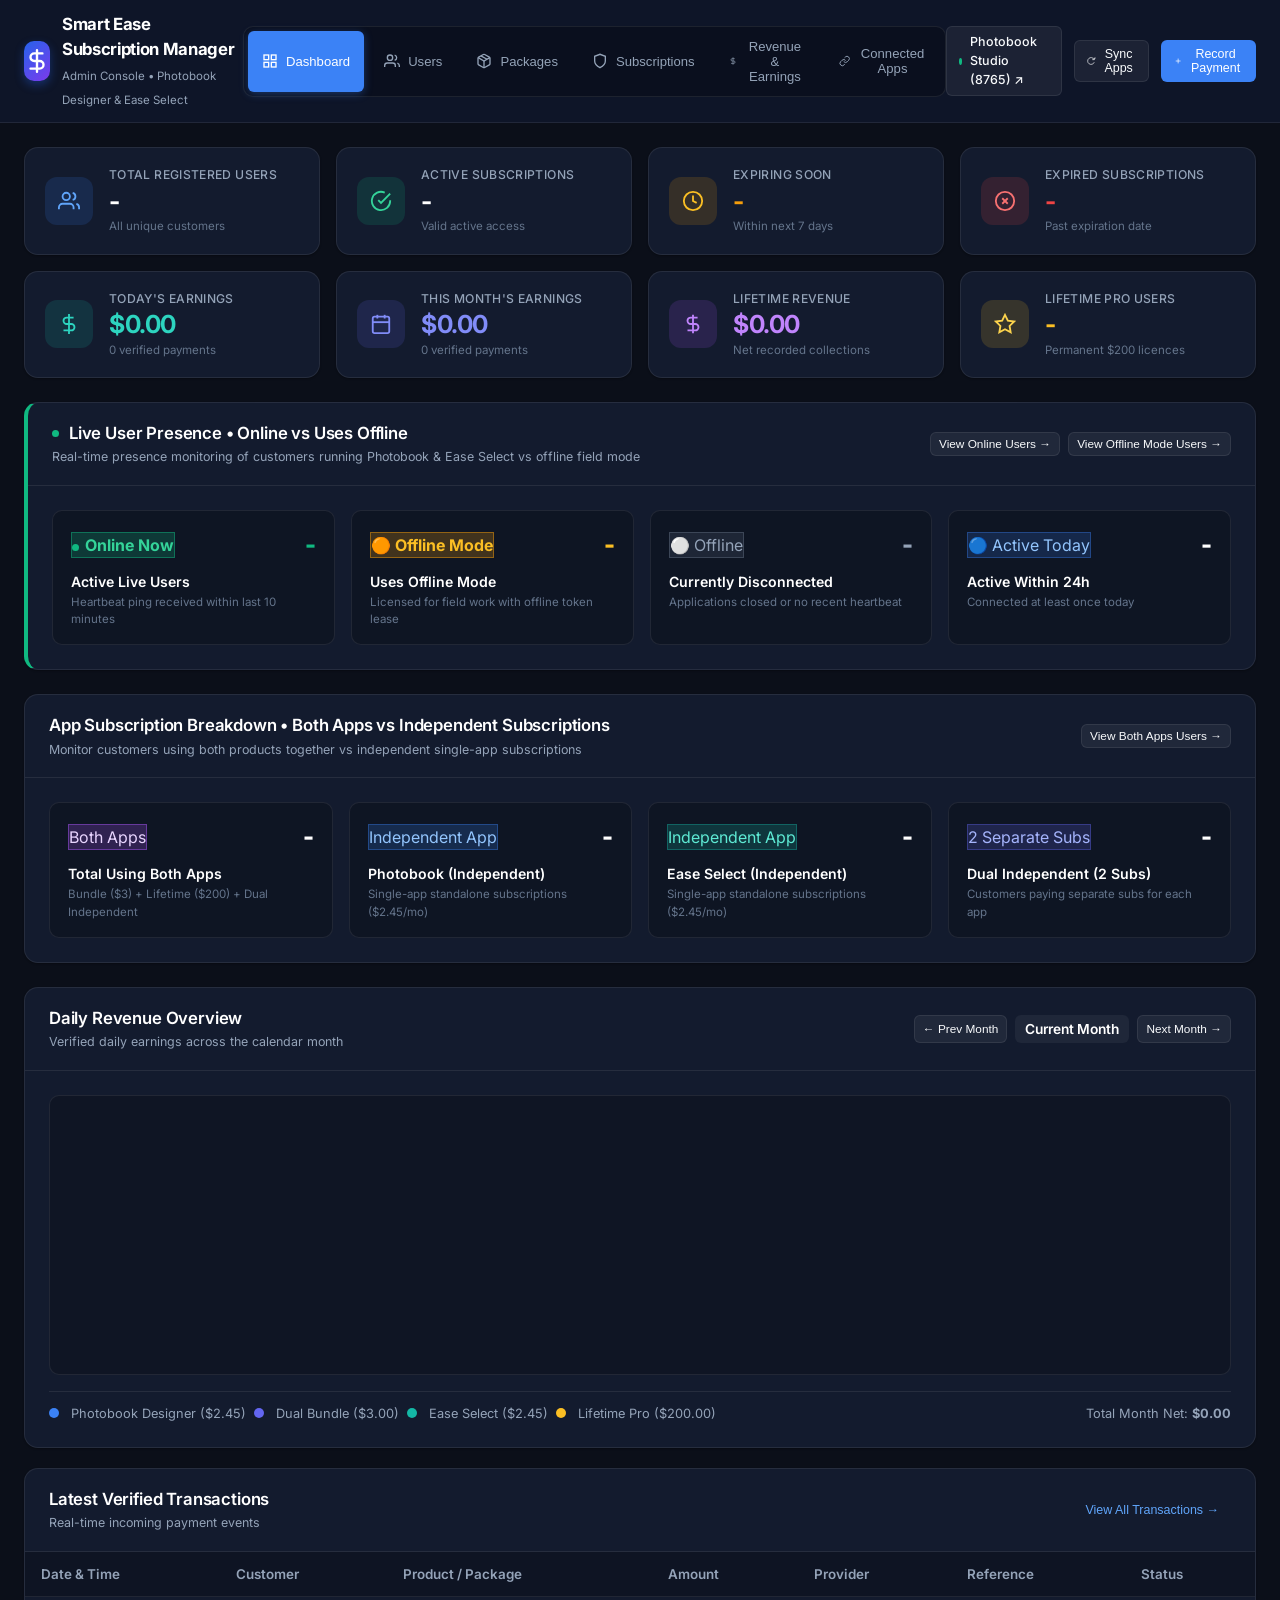
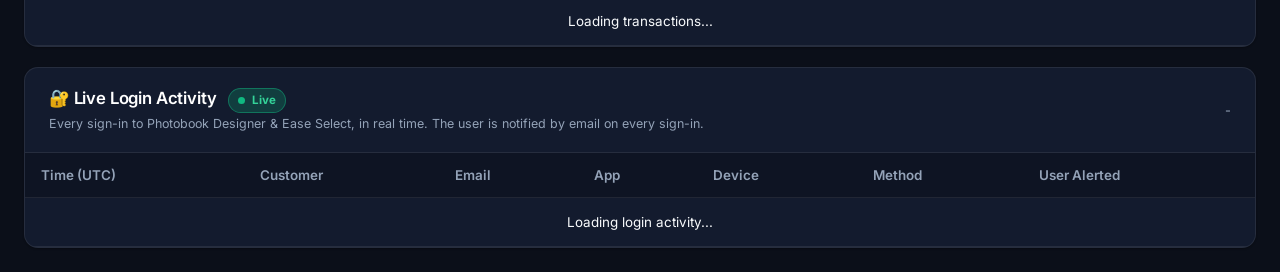
==== static/index.html @ f2efbeec "feat: real-time user login notification, email alerts, and live activity stream in Subscription Mana" ====
<!DOCTYPE html>
<html lang="en">
<head>
  <meta charset="UTF-8">
  <meta name="viewport" content="width=device-width, initial-scale=1.0">
  <title>Smart Ease Subscription & Revenue Manager</title>
  <link rel="stylesheet" href="/static/styles.css?v=2.3">
  <link rel="preconnect" href="https://fonts.googleapis.com">
  <link rel="preconnect" href="https://fonts.gstatic.com" crossorigin>
  <link href="https://fonts.googleapis.com/css2?family=Inter:wght@300;400;500;600;700&display=swap" rel="stylesheet">
</head>
<body>
  <div class="app-container">
    <!-- Top Bar -->
    <header class="app-header">
      <div class="header-left">
        <div class="brand-logo">
          <svg width="26" height="26" viewBox="0 0 24 24" fill="none" stroke="currentColor" stroke-width="2.2" stroke-linecap="round" stroke-linejoin="round">
            <path d="M12 2v20M17 5H9.5a3.5 3.5 0 0 0 0 7h5a3.5 3.5 0 0 1 0 7H6"/>
          </svg>
        </div>
        <div class="brand-info">
          <h1>Smart Ease Subscription Manager</h1>
          <span class="sub-title">Admin Console &bull; Photobook Designer &amp; Ease Select</span>
        </div>
      </div>

      <div class="header-center">
        <nav class="nav-tabs">
          <button class="nav-tab active" data-tab="dashboard">
            <svg width="16" height="16" viewBox="0 0 24 24" fill="none" stroke="currentColor" stroke-width="2"><rect x="3" y="3" width="7" height="7"/><rect x="14" y="3" width="7" height="7"/><rect x="14" y="14" width="7" height="7"/><rect x="3" y="14" width="7" height="7"/></svg>
            Dashboard
          </button>
          <button class="nav-tab" data-tab="users">
            <svg width="16" height="16" viewBox="0 0 24 24" fill="none" stroke="currentColor" stroke-width="2"><path d="M17 21v-2a4 4 0 0 0-4-4H5a4 4 0 0 0-4 4v2"/><circle cx="9" cy="7" r="4"/><path d="M23 21v-2a4 4 0 0 0-3-3.87"/><path d="M16 3.13a4 4 0 0 1 0 7.75"/></svg>
            Users
          </button>
          <button class="nav-tab" data-tab="packages">
            <svg width="16" height="16" viewBox="0 0 24 24" fill="none" stroke="currentColor" stroke-width="2"><path d="m7.5 4.27 9 5.15"/><path d="M21 8a2 2 0 0 0-1-1.73l-7-4a2 2 0 0 0-2 0l-7 4A2 2 0 0 0 3 8v8a2 2 0 0 0 1 1.73l7 4a2 2 0 0 0 2 0l7-4A2 2 0 0 0 21 16Z"/><path d="m3.3 7 8.7 5 8.7-5"/><path d="M12 22V12"/></svg>
            Packages
          </button>
          <button class="nav-tab" data-tab="subscriptions">
            <svg width="16" height="16" viewBox="0 0 24 24" fill="none" stroke="currentColor" stroke-width="2"><path d="M12 22s8-4 8-10V5l-8-3-8 3v7c0 6 8 10 8 10z"/></svg>
            Subscriptions
          </button>
          <button class="nav-tab" data-tab="revenue">
            <svg width="16" height="16" viewBox="0 0 24 24" fill="none" stroke="currentColor" stroke-width="2"><line x1="12" y1="1" x2="12" y2="23"/><path d="M17 5H9.5a3.5 3.5 0 0 0 0 7h5a3.5 3.5 0 0 1 0 7H6"/></svg>
            Revenue &amp; Earnings
          </button>
          <button class="nav-tab" data-tab="connected-apps">
            <svg width="16" height="16" viewBox="0 0 24 24" fill="none" stroke="currentColor" stroke-width="2"><path d="M10 13a5 5 0 0 0 7.54.54l3-3a5 5 0 0 0-7.07-7.07l-1.72 1.71"/><path d="M14 11a5 5 0 0 0-7.54-.54l-3 3a5 5 0 0 0 7.07 7.07l1.71-1.71"/></svg>
            Connected Apps
          </button>
        </nav>
      </div>

      <div class="header-right">
        <a href="http://127.0.0.1:8765/index.html" target="_blank" class="btn btn-secondary btn-sm" id="btnHeaderOpenPb" title="Open running Photobook Studio on port 8765 in browser" style="display:inline-flex; align-items:center; gap:6px; text-decoration:none;">
          <span class="pulse-dot"></span>
          <span>Photobook Studio (8765) &nearr;</span>
        </a>
        <button class="btn btn-secondary btn-sm" id="btnSyncApps" title="Scan & Sync local Photobook & Ease Select identities">
          <svg width="14" height="14" viewBox="0 0 24 24" fill="none" stroke="currentColor" stroke-width="2"><path d="M21.5 2v6h-6M21.34 15.57a10 10 0 1 1-.57-8.38l5.67-5.67"/></svg>
          Sync Apps
        </button>
        <button class="btn btn-primary btn-sm" id="btnRecordPayment">
          <svg width="14" height="14" viewBox="0 0 24 24" fill="none" stroke="currentColor" stroke-width="2"><line x1="12" y1="5" x2="12" y2="19"/><line x1="5" y1="12" x2="19" y2="12"/></svg>
          Record Payment
        </button>
      </div>
    </header>

    <!-- Main Content Area -->
    <main class="main-body">

      <!-- ============================================== -->
      <!-- TAB 1: DASHBOARD                               -->
      <!-- ============================================== -->
      <section id="tab-dashboard" class="tab-panel active">
        <!-- 8 Summary KPI Cards -->
        <div class="kpi-grid">
          <!-- Card 1: Total Registered Users -->
          <div class="kpi-card">
            <div class="kpi-icon icon-blue">
              <svg width="22" height="22" viewBox="0 0 24 24" fill="none" stroke="currentColor" stroke-width="2"><path d="M17 21v-2a4 4 0 0 0-4-4H5a4 4 0 0 0-4 4v2"/><circle cx="9" cy="7" r="4"/><path d="M23 21v-2a4 4 0 0 0-3-3.87"/><path d="M16 3.13a4 4 0 0 1 0 7.75"/></svg>
            </div>
            <div class="kpi-meta">
              <span class="kpi-label">Total Registered Users</span>
              <div class="kpi-value" id="kpiTotalUsers">-</div>
              <span class="kpi-hint">All unique customers</span>
            </div>
          </div>

          <!-- Card 2: Active Subscriptions -->
          <div class="kpi-card">
            <div class="kpi-icon icon-emerald">
              <svg width="22" height="22" viewBox="0 0 24 24" fill="none" stroke="currentColor" stroke-width="2"><path d="M22 11.08V12a10 10 0 1 1-5.93-9.14"/><polyline points="22 4 12 14.01 9 11.01"/></svg>
            </div>
            <div class="kpi-meta">
              <span class="kpi-label">Active Subscriptions</span>
              <div class="kpi-value" id="kpiActiveSubs">-</div>
              <span class="kpi-hint">Valid active access</span>
            </div>
          </div>

          <!-- Card 3: Expiring Soon -->
          <div class="kpi-card kpi-warning">
            <div class="kpi-icon icon-amber">
              <svg width="22" height="22" viewBox="0 0 24 24" fill="none" stroke="currentColor" stroke-width="2"><circle cx="12" cy="12" r="10"/><polyline points="12 6 12 12 16 14"/></svg>
            </div>
            <div class="kpi-meta">
              <span class="kpi-label">Expiring Soon</span>
              <div class="kpi-value text-amber" id="kpiExpiringSoon">-</div>
              <span class="kpi-hint">Within next 7 days</span>
            </div>
          </div>

          <!-- Card 4: Expired Subscriptions -->
          <div class="kpi-card kpi-danger">
            <div class="kpi-icon icon-red">
              <svg width="22" height="22" viewBox="0 0 24 24" fill="none" stroke="currentColor" stroke-width="2"><circle cx="12" cy="12" r="10"/><line x1="15" y1="9" x2="9" y2="15"/><line x1="9" y1="9" x2="15" y2="15"/></svg>
            </div>
            <div class="kpi-meta">
              <span class="kpi-label">Expired Subscriptions</span>
              <div class="kpi-value text-red" id="kpiExpiredSubs">-</div>
              <span class="kpi-hint">Past expiration date</span>
            </div>
          </div>

          <!-- Card 5: Today's Earnings -->
          <div class="kpi-card">
            <div class="kpi-icon icon-teal">
              <svg width="22" height="22" viewBox="0 0 24 24" fill="none" stroke="currentColor" stroke-width="2"><line x1="12" y1="1" x2="12" y2="23"/><path d="M17 5H9.5a3.5 3.5 0 0 0 0 7h5a3.5 3.5 0 0 1 0 7H6"/></svg>
            </div>
            <div class="kpi-meta">
              <span class="kpi-label">Today's Earnings</span>
              <div class="kpi-value text-teal" id="kpiTodayEarnings">$0.00</div>
              <span class="kpi-hint" id="kpiTodayTxCount">0 verified payments</span>
            </div>
          </div>

          <!-- Card 6: This Month's Earnings -->
          <div class="kpi-card">
            <div class="kpi-icon icon-indigo">
              <svg width="22" height="22" viewBox="0 0 24 24" fill="none" stroke="currentColor" stroke-width="2"><rect x="3" y="4" width="18" height="18" rx="2" ry="2"/><line x1="16" y1="2" x2="16" y2="6"/><line x1="8" y1="2" x2="8" y2="6"/><line x1="3" y1="10" x2="21" y2="10"/></svg>
            </div>
            <div class="kpi-meta">
              <span class="kpi-label">This Month's Earnings</span>
              <div class="kpi-value text-indigo" id="kpiMonthEarnings">$0.00</div>
              <span class="kpi-hint" id="kpiMonthTxCount">0 verified payments</span>
            </div>
          </div>

          <!-- Card 7: Lifetime Revenue -->
          <div class="kpi-card">
            <div class="kpi-icon icon-purple">
              <svg width="22" height="22" viewBox="0 0 24 24" fill="none" stroke="currentColor" stroke-width="2"><path d="M12 2v20M17 5H9.5a3.5 3.5 0 0 0 0 7h5a3.5 3.5 0 0 1 0 7H6"/></svg>
            </div>
            <div class="kpi-meta">
              <span class="kpi-label">Lifetime Revenue</span>
              <div class="kpi-value text-purple" id="kpiLifetimeRev">$0.00</div>
              <span class="kpi-hint">Net recorded collections</span>
            </div>
          </div>

          <!-- Card 8: Lifetime Pro Users -->
          <div class="kpi-card">
            <div class="kpi-icon icon-gold">
              <svg width="22" height="22" viewBox="0 0 24 24" fill="none" stroke="currentColor" stroke-width="2"><polygon points="12 2 15.09 8.26 22 9.27 17 14.14 18.18 21.02 12 17.77 5.82 21.02 7 14.14 2 9.27 8.91 8.26 12 2"/></svg>
            </div>
            <div class="kpi-meta">
              <span class="kpi-label">Lifetime Pro Users</span>
              <div class="kpi-value text-gold" id="kpiLifetimePro">-</div>
              <span class="kpi-hint">Permanent $200 licences</span>
            </div>
          </div>
        </div>

        <!-- Live User Presence & Connectivity Banner (Who is Online vs Uses Offline) -->
        <div class="card app-breakdown-card mb-24" style="margin-bottom: 24px; border-left: 4px solid #10b981;">
          <div class="card-header flex-between">
            <div>
              <h2 class="card-title" style="display:flex; align-items:center; gap:8px;">
                <span class="pulse-dot"></span> Live User Presence &bull; Online vs Uses Offline
              </h2>
              <p class="card-subtitle">Real-time presence monitoring of customers running Photobook &amp; Ease Select vs offline field mode</p>
            </div>
            <div class="flex-gap">
              <button class="btn btn-secondary btn-xs" id="btnGoToUsersOnline">View Online Users &rarr;</button>
              <button class="btn btn-secondary btn-xs" id="btnGoToUsersOfflineMode">View Offline Mode Users &rarr;</button>
            </div>
          </div>
          <div class="card-body">
            <div class="breakdown-chips-grid">
              <!-- Chip 1: Online Now -->
              <div class="chip-card chip-online" id="chipPresenceOnline" title="Click to filter users currently active online">
                <div class="chip-top">
                  <span class="chip-badge badge-online"><span class="pulse-dot"></span> Online Now</span>
                  <span class="chip-count text-emerald" id="countPresenceOnline">-</span>
                </div>
                <div class="chip-title">Active Live Users</div>
                <div class="chip-desc">Heartbeat ping received within last 10 minutes</div>
              </div>

              <!-- Chip 2: Uses Offline Mode -->
              <div class="chip-card chip-offline-mode" id="chipPresenceOfflineMode" title="Click to filter users with offline license vouchers / leases">
                <div class="chip-top">
                  <span class="chip-badge badge-amber">🟠 Offline Mode</span>
                  <span class="chip-count" style="color:#fbbf24;" id="countPresenceOfflineMode">-</span>
                </div>
                <div class="chip-title">Uses Offline Mode</div>
                <div class="chip-desc">Licensed for field work with offline token lease</div>
              </div>

              <!-- Chip 3: Currently Offline -->
              <div class="chip-card chip-offline" id="chipPresenceOffline" title="Click to filter disconnected/inactive users">
                <div class="chip-top">
                  <span class="chip-badge badge-offline">⚪ Offline</span>
                  <span class="chip-count text-muted" id="countPresenceOffline">-</span>
                </div>
                <div class="chip-title">Currently Disconnected</div>
                <div class="chip-desc">Applications closed or no recent heartbeat</div>
              </div>

              <!-- Chip 4: Active Today -->
              <div class="chip-card chip-recent" id="chipPresenceRecent" title="Click to see users seen today">
                <div class="chip-top">
                  <span class="chip-badge badge-recent">🔵 Active Today</span>
                  <span class="chip-count text-blue" id="countPresenceRecent">-</span>
                </div>
                <div class="chip-title">Active Within 24h</div>
                <div class="chip-desc">Connected at least once today</div>
              </div>
            </div>
          </div>
        </div>

        <!-- App Subscription Model Breakdown Banner (Both Apps vs Independent Subscriptions) -->
        <div class="card app-breakdown-card mb-24" style="margin-bottom: 24px;">
          <div class="card-header flex-between">
            <div>
              <h2 class="card-title">App Subscription Breakdown &bull; Both Apps vs Independent Subscriptions</h2>
              <p class="card-subtitle">Monitor customers using both products together vs independent single-app subscriptions</p>
            </div>
            <button class="btn btn-secondary btn-xs" id="btnGoToUsersBoth">View Both Apps Users &rarr;</button>
          </div>
          <div class="card-body">
            <div class="breakdown-chips-grid">
              <!-- Chip 1: Both Apps (All Models) -->
              <div class="chip-card chip-both" id="chipFilterBoth">
                <div class="chip-top">
                  <span class="chip-badge badge-purple">Both Apps</span>
                  <span class="chip-count" id="countBothAppsTotal">-</span>
                </div>
                <div class="chip-title">Total Using Both Apps</div>
                <div class="chip-desc">Bundle ($3) + Lifetime ($200) + Dual Independent</div>
              </div>

              <!-- Chip 2: Independent Photobook -->
              <div class="chip-card chip-pb" id="chipFilterPb">
                <div class="chip-top">
                  <span class="chip-badge badge-blue">Independent App</span>
                  <span class="chip-count" id="countIndPhotobook">-</span>
                </div>
                <div class="chip-title">Photobook (Independent)</div>
                <div class="chip-desc">Single-app standalone subscriptions ($2.45/mo)</div>
              </div>

              <!-- Chip 3: Independent Ease Select -->
              <div class="chip-card chip-es" id="chipFilterEs">
                <div class="chip-top">
                  <span class="chip-badge badge-teal">Independent App</span>
                  <span class="chip-count" id="countIndEaseSelect">-</span>
                </div>
                <div class="chip-title">Ease Select (Independent)</div>
                <div class="chip-desc">Single-app standalone subscriptions ($2.45/mo)</div>
              </div>

              <!-- Chip 4: Dual Independent Subscriptions -->
              <div class="chip-card chip-dual" id="chipFilterDual">
                <div class="chip-top">
                  <span class="chip-badge badge-indigo">2 Separate Subs</span>
                  <span class="chip-count" id="countBothDualInd">-</span>
                </div>
                <div class="chip-title">Dual Independent (2 Subs)</div>
                <div class="chip-desc">Customers paying separate subs for each app</div>
              </div>
            </div>
          </div>
        </div>

        <!-- Revenue Chart Card -->
        <div class="card chart-card">
          <div class="card-header flex-between">
            <div>
              <h2 class="card-title">Daily Revenue Overview</h2>
              <p class="card-subtitle">Verified daily earnings across the calendar month</p>
            </div>
            <div class="chart-controls flex-gap">
              <button class="btn btn-secondary btn-xs" id="btnPrevMonth">&larr; Prev Month</button>
              <span class="current-month-display" id="chartMonthLabel">Current Month</span>
              <button class="btn btn-secondary btn-xs" id="btnNextMonth">Next Month &rarr;</button>
            </div>
          </div>
          <div class="card-body">
            <!-- Chart Container -->
            <div class="chart-wrapper" id="revenueChartContainer">
              <div class="chart-svg-host" id="chartSvgHost"></div>
            </div>
            <div class="chart-legend flex-between">
              <div class="flex-gap legend-items">
                <span class="legend-dot dot-photobook"></span> Photobook Designer ($2.45)
                <span class="legend-dot dot-bundle"></span> Dual Bundle ($3.00)
                <span class="legend-dot dot-ease"></span> Ease Select ($2.45)
                <span class="legend-dot dot-life"></span> Lifetime Pro ($200.00)
              </div>
              <div class="month-stat-summary" id="chartStatSummary">
                Total Month Net: <strong>$0.00</strong>
              </div>
            </div>
          </div>
        </div>

        <!-- Recent Transactions Strip -->
        <div class="card mt-20">
          <div class="card-header flex-between">
            <div>
              <h3 class="card-title">Latest Verified Transactions</h3>
              <p class="card-subtitle">Real-time incoming payment events</p>
            </div>
            <button class="btn btn-link btn-sm" id="btnViewAllTxns">View All Transactions &rarr;</button>
          </div>
          <div class="table-responsive">
            <table class="data-table">
              <thead>
                <tr>
                  <th>Date &amp; Time</th>
                  <th>Customer</th>
                  <th>Product / Package</th>
                  <th>Amount</th>
                  <th>Provider</th>
                  <th>Reference</th>
                  <th>Status</th>
                </tr>
              </thead>
              <tbody id="recentTransactionsBody">
                <tr><td colspan="7" class="text-center text-muted">Loading transactions...</td></tr>
              </tbody>
            </table>
          </div>
        </div>
      
        <!-- Live Login Activity Feed -->
        <div class="card" id="cardRecentLogins" style="margin-top:20px;">
          <div class="card-header flex-between">
            <div>
              <h2 class="card-title">🔐 Live Login Activity <span class="badge badge-online" id="loginLiveBadge" style="margin-left:8px;"><span class="pulse-dot"></span> Live</span></h2>
              <p class="card-subtitle">Every sign-in to Photobook Designer &amp; Ease Select, in real time. The user is notified by email on every sign-in.</p>
            </div>
            <span class="text-muted" id="loginCountLabel" style="font-size:0.8rem;">-</span>
          </div>
          <div class="table-responsive">
            <table class="data-table">
              <thead>
                <tr>
                  <th>Time (UTC)</th>
                  <th>Customer</th>
                  <th>Email</th>
                  <th>App</th>
                  <th>Device</th>
                  <th>Method</th>
                  <th>User Alerted</th>
                </tr>
              </thead>
              <tbody id="recentLoginsBody">
                <tr><td colspan="7" class="text-center text-muted">Loading login activity...</td></tr>
              </tbody>
            </table>
          </div>
        </div>
      </section>

      <!-- ============================================== -->
      <!-- TAB 2: USER MANAGEMENT                         -->
      <!-- ============================================== -->
      <section id="tab-users" class="tab-panel">
        <div class="card">
          <div class="card-header flex-between flex-wrap gap-12">
            <div>
              <h2 class="card-title">User Management</h2>
              <p class="card-subtitle">Inspect registered customers, subscription status, and payment records</p>
            </div>
            <div class="flex-gap">
              <button class="btn btn-secondary btn-sm" id="btnExportUsersCsv">
                <svg width="14" height="14" viewBox="0 0 24 24" fill="none" stroke="currentColor" stroke-width="2"><path d="M21 15v4a2 2 0 0 1-2 2H5a2 2 0 0 1-2-2v-4"/><polyline points="7 10 12 15 17 10"/><line x1="12" y1="15" x2="12" y2="3"/></svg>
                Export CSV
              </button>
              <button class="btn btn-primary btn-sm" id="btnAddUserModal">
                <svg width="14" height="14" viewBox="0 0 24 24" fill="none" stroke="currentColor" stroke-width="2"><line x1="12" y1="5" x2="12" y2="19"/><line x1="5" y1="12" x2="19" y2="12"/></svg>
                Add Customer
              </button>
            </div>
          </div>

          <!-- Search & Filter Bar -->
          <div class="filters-bar">
            <div class="search-box">
              <svg width="16" height="16" viewBox="0 0 24 24" fill="none" stroke="currentColor" stroke-width="2"><circle cx="11" cy="11" r="8"/><line x1="21" y1="21" x2="16.65" y2="16.65"/></svg>
              <input type="text" id="userSearchInput" placeholder="Search customer name, email, or account ID...">
            </div>

            <!-- Product Filter -->
            <div class="filter-item">
              <label for="filterProduct">Product:</label>
              <select id="filterProduct" class="select-control">
                <option value="all">All Products</option>
                <option value="photobook">Smart Ease Photobook Designer</option>
                <option value="ease_select">Ease Select</option>
                <option value="both">Both Products (Bundle / Pro)</option>
                <option value="none">Free / Unlicensed</option>
              </select>
            </div>

            <!-- Subscription Model (Both Apps vs Independent) Filter -->
            <div class="filter-item">
              <label for="filterSubModel">Subscription Model:</label>
              <select id="filterSubModel" class="select-control highlight-select">
                <option value="all">All Models (Both &amp; Independent)</option>
                <optgroup label="Both Applications">
                  <option value="both">Both Apps &bull; All Models</option>
                  <option value="both_bundle">Both Apps &bull; Dual Bundle ($3.00)</option>
                  <option value="both_lifetime">Both Apps &bull; Lifetime Pro ($200.00)</option>
                  <option value="both_independent">Both Apps &bull; Dual Independent Subs (2 Separate)</option>
                </optgroup>
                <optgroup label="Independent Single-App Subscriptions">
                  <option value="independent">All Independent Subscriptions</option>
                  <option value="independent_photobook">Independent &bull; Photobook Designer ($2.45)</option>
                  <option value="independent_ease_select">Independent &bull; Ease Select ($2.45)</option>
                </optgroup>
                <optgroup label="Unlicensed">
                  <option value="free">Free / Unlicensed</option>
                </optgroup>
              </select>
            </div>

            <!-- Status Filter -->
            <div class="filter-item">
              <label for="filterStatus">Status:</label>
              <select id="filterStatus" class="select-control">
                <option value="all">All Statuses</option>
                <option value="active">Active Subscriptions</option>
                <option value="expiring_soon">Expiring within 7 Days</option>
                <option value="expired">Expired Subscriptions</option>
                <option value="lifetime">Lifetime Pro</option>
                <option value="free">Free / Unlicensed</option>
              </select>
            </div>

            <!-- Connectivity & Presence Filter (Online vs Uses Offline) -->
            <div class="filter-item">
              <label for="filterConnection">Connectivity:</label>
              <select id="filterConnection" class="select-control highlight-select">
                <option value="all">All Presence States</option>
                <option value="online">🟢 Online Now (Active Session)</option>
                <option value="offline_mode">🟠 Uses Offline Mode (Voucher / Lease)</option>
                <option value="offline">⚪ Currently Offline / Disconnected</option>
                <option value="online_mode">🔵 Uses Online Sync</option>
              </select>
            </div>

            <button class="btn btn-secondary btn-sm" id="btnResetUserFilters">Reset Filters</button>
          </div>

          <!-- Users Table -->
          <div class="table-responsive">
            <table class="data-table users-table">
              <thead>
                <tr>
                  <th>Full Name</th>
                  <th>Email / Customer ID</th>
                  <th>Smart Ease Account ID</th>
                  <th>Presence &amp; Mode</th>
                  <th>Subscription Model</th>
                  <th>Product Owned</th>
                  <th>Package Name</th>
                  <th>Subscription Start</th>
                  <th>Subscription Expiry</th>
                  <th>Status</th>
                  <th>Amount Paid</th>
                  <th>Last Payment</th>
                  <th>Next Renewal</th>
                  <th>Actions</th>
                </tr>
              </thead>
              <tbody id="usersTableBody">
                <tr><td colspan="14" class="text-center text-muted">Loading users...</td></tr>
              </tbody>
            </table>
          </div>
          <div class="table-footer flex-between">
            <span class="text-muted" id="userCountSummary">Showing 0 users</span>
            <span class="text-hint">Click any user row to view complete subscription &amp; payment history</span>
          </div>
        </div>
      </section>

      <!-- ============================================== -->
      <!-- TAB 3: PRODUCT & PACKAGE MANAGEMENT            -->
      <!-- ============================================== -->
      <section id="tab-packages" class="tab-panel">
        <div class="card">
          <div class="card-header">
            <h2 class="card-title">Product &amp; Package Management</h2>
            <p class="card-subtitle">Configure package pricing, view customer adoption, and monitor revenue per tier</p>
          </div>

          <div class="packages-grid" id="packagesGrid">
            <!-- Rendered dynamically by app.js -->
          </div>

          <div class="info-alert mt-24">
            <div class="alert-icon">
              <svg width="20" height="20" viewBox="0 0 24 24" fill="none" stroke="currentColor" stroke-width="2"><circle cx="12" cy="12" r="10"/><line x1="12" y1="16" x2="12" y2="12"/><line x1="12" y1="8" x2="12.01" y2="8"/></svg>
            </div>
            <div class="alert-content">
              <strong>Admin Configuration Rules:</strong>
              Package prices can be updated directly from this console without touching source code.
              <strong>Lifetime Pro</strong> is permanently configured as a one-time purchase with permanent license access and will never be billed as a recurring subscription.
            </div>
          </div>
        </div>
      </section>

      <!-- ============================================== -->
      <!-- TAB 4: SUBSCRIPTION TRACKING                   -->
      <!-- ============================================== -->
      <section id="tab-subscriptions" class="tab-panel">
        <div class="card">
          <div class="card-header flex-between flex-wrap gap-12">
            <div>
              <h2 class="card-title">Subscription Tracking</h2>
              <p class="card-subtitle">Real-time lifecycle monitoring, status determination, and renewal management</p>
            </div>
            <div class="flex-gap align-center flex-wrap">
              <div class="filter-item">
                <label for="filterSubAccessType">Access Model:</label>
                <select id="filterSubAccessType" class="select-control highlight-select">
                  <option value="all">All Models</option>
                  <option value="independent">All Independent Subscriptions</option>
                  <option value="independent_photobook">Independent &bull; Photobook ($2.45)</option>
                  <option value="independent_ease_select">Independent &bull; Ease Select ($2.45)</option>
                  <option value="bundle">Both Apps &bull; Dual Bundle ($3.00)</option>
                  <option value="lifetime">Both Apps &bull; Lifetime Pro ($200.00)</option>
                </select>
              </div>
              <div class="filter-item">
                <label for="filterSubStatus">Status:</label>
                <select id="filterSubStatus" class="select-control">
                  <option value="all">All Statuses</option>
                  <option value="Active">Active</option>
                  <option value="Expiring Soon">Expiring Soon</option>
                  <option value="Expired">Expired</option>
                  <option value="Lifetime">Lifetime</option>
                  <option value="Cancelled">Cancelled</option>
                  <option value="Payment Pending">Payment Pending</option>
                  <option value="Payment Failed">Payment Failed</option>
                </select>
              </div>
            </div>
          </div>

          <div class="table-responsive">
            <table class="data-table">
              <thead>
                <tr>
                  <th>Subscription ID</th>
                  <th>Customer</th>
                  <th>Product / Package</th>
                  <th>Access Model</th>
                  <th>Start Date &amp; Time</th>
                  <th>Expiry Date &amp; Time</th>
                  <th>Billing Interval</th>
                  <th>Subscription Status</th>
                  <th>Payment Status</th>
                  <th>Next Renewal</th>
                  <th>Last Payment</th>
                  <th>Tx Reference</th>
                  <th>Actions</th>
                </tr>
              </thead>
              <tbody id="subscriptionsTableBody">
                <tr><td colspan="12" class="text-center text-muted">Loading subscriptions...</td></tr>
              </tbody>
            </table>
          </div>
        </div>
      </section>

      <!-- ============================================== -->
      <!-- TAB 5: DAILY AND MONTHLY EARNINGS              -->
      <!-- ============================================== -->
      <section id="tab-revenue" class="tab-panel">
        <!-- Daily Earnings Breakdown -->
        <div class="card">
          <div class="card-header flex-between flex-wrap gap-12">
            <div>
              <h2 class="card-title">Daily Earnings Breakdown</h2>
              <p class="card-subtitle">Verified payments received on selected date</p>
            </div>
            <div class="flex-gap align-center">
              <label for="dailyDatePicker" class="date-label">Inspect Date:</label>
              <input type="date" id="dailyDatePicker" class="date-control">
              <button class="btn btn-secondary btn-sm" id="btnTodayDate">Today</button>
            </div>
          </div>
          <div class="card-body">
            <div class="earnings-grid">
              <div class="earn-box">
                <span class="earn-label">Total Verified Today</span>
                <span class="earn-val text-teal" id="dailyTotalVerified">$0.00</span>
                <span class="earn-sub" id="dailyTxCount">0 successful transactions</span>
              </div>
              <div class="earn-box">
                <span class="earn-label">Photobook Designer</span>
                <span class="earn-val" id="dailyRevPhotobook">$0.00</span>
                <span class="earn-sub">$2.45 tier</span>
              </div>
              <div class="earn-box">
                <span class="earn-label">Ease Select</span>
                <span class="earn-val" id="dailyRevEaseSelect">$0.00</span>
                <span class="earn-sub">$2.45 tier</span>
              </div>
              <div class="earn-box">
                <span class="earn-label">Combined Packages</span>
                <span class="earn-val" id="dailyRevCombined">$0.00</span>
                <span class="earn-sub">$3.00 bundle tier</span>
              </div>
              <div class="earn-box">
                <span class="earn-label">Lifetime Pro</span>
                <span class="earn-val text-gold" id="dailyRevLifetime">$0.00</span>
                <span class="earn-sub">$200.00 permanent licence</span>
              </div>
            </div>
          </div>
        </div>

        <!-- Monthly Earnings Breakdown -->
        <div class="card mt-20">
          <div class="card-header flex-between flex-wrap gap-12">
            <div>
              <h2 class="card-title">Monthly Earnings Breakdown</h2>
              <p class="card-subtitle">Performance breakdown for selected calendar month</p>
            </div>
            <div class="flex-gap align-center">
              <label for="monthlyMonthPicker" class="date-label">Select Month:</label>
              <input type="month" id="monthlyMonthPicker" class="date-control">
            </div>
          </div>
          <div class="card-body">
            <div class="monthly-summary-cards">
              <div class="summary-metric">
                <span class="sm-label">Gross Collections</span>
                <span class="sm-val text-indigo" id="monthGrossCollections">$0.00</span>
              </div>
              <div class="summary-metric">
                <span class="sm-label">Refunds &amp; Chargebacks</span>
                <span class="sm-val text-red" id="monthRefunds">$0.00</span>
              </div>
              <div class="summary-metric">
                <span class="sm-label">Processing Fees</span>
                <span class="sm-val text-muted" id="monthProcessingFees">$0.00</span>
              </div>
              <div class="summary-metric highlight">
                <span class="sm-label">Net Recorded Revenue</span>
                <span class="sm-val text-emerald" id="monthNetRevenue">$0.00</span>
              </div>
            </div>

            <div class="monthly-breakdown-details mt-16">
              <div class="breakdown-col">
                <h4>Revenue by Product &amp; Package</h4>
                <div class="breakdown-row"><span>Smart Ease Photobook:</span> <strong id="mRevPhotobook">$0.00</strong></div>
                <div class="breakdown-row"><span>Ease Select:</span> <strong id="mRevEaseSelect">$0.00</strong></div>
                <div class="breakdown-row"><span>Dual Bundle (+):</span> <strong id="mRevBundle">$0.00</strong></div>
                <div class="breakdown-row"><span>Lifetime Pro:</span> <strong id="mRevLifetime">$0.00</strong></div>
              </div>
              <div class="breakdown-col">
                <h4>Revenue by Billing Type</h4>
                <div class="breakdown-row"><span>Recurring Subscriptions:</span> <strong id="mRevRecurring">$0.00</strong></div>
                <div class="breakdown-row"><span>Lifetime Purchases:</span> <strong id="mRevLifetimeType">$0.00</strong></div>
                <div class="breakdown-row"><span>Total Transactions:</span> <strong id="mTotalTransactions">0</strong></div>
              </div>
            </div>
          </div>
        </div>

        <!-- Transactions History Table -->
        <div class="card mt-20">
          <div class="card-header flex-between flex-wrap gap-12">
            <div>
              <h3 class="card-title">All Transactions</h3>
              <p class="card-subtitle">Verified payment records with full audit trail</p>
            </div>
            <div class="flex-gap">
              <select id="filterTxProvider" class="select-control">
                <option value="all">All Providers</option>
                <option value="Stripe">Stripe</option>
                <option value="PayPal">PayPal</option>
                <option value="Flutterwave">Flutterwave</option>
                <option value="Pesapal">Pesapal</option>
                <option value="Manual">Manual / Cash</option>
              </select>
            </div>
          </div>
          <div class="table-responsive">
            <table class="data-table">
              <thead>
                <tr>
                  <th>Date &amp; Time</th>
                  <th>Customer</th>
                  <th>Product / Package</th>
                  <th>Gross Amount</th>
                  <th>Net Amount</th>
                  <th>Payment Status</th>
                  <th>Provider</th>
                  <th>Transaction Reference</th>
                </tr>
              </thead>
              <tbody id="allTransactionsTableBody">
                <tr><td colspan="8" class="text-center text-muted">Loading transactions...</td></tr>
              </tbody>
            </table>
          </div>
        </div>
      </section>

      <!-- ============================================== -->
      <!-- TAB 6: CONNECTED SMART EASE APPLICATIONS       -->
      <!-- ============================================== -->
      <section id="tab-connected-apps" class="tab-panel">
        <div class="card">
          <div class="card-header">
            <h2 class="card-title">Connected Smart Ease Applications</h2>
            <p class="card-subtitle">Monitor and sync customer data from your Photobook and Ease Select desktop installations</p>
          </div>

          <div class="connected-apps-grid">
            <!-- Cloud Backend: Render Production Server & MongoDB Atlas -->
            <div class="app-connection-card" style="border: 1.5px solid rgba(99, 102, 241, 0.4); background: linear-gradient(180deg, rgba(99, 102, 241, 0.05) 0%, rgba(15, 23, 42, 0.6) 100%); grid-column: 1 / -1;">
              <div class="app-header-strip">
                <div class="app-icon" style="background: linear-gradient(135deg, #6366f1, #a855f7); color: #fff; font-weight: 700; font-size:1.1rem; display:flex; align-items:center; justify-content:center;">☁️</div>
                <div>
                  <h3 style="display:flex; align-items:center; gap:8px;">
                    Render Production Cloud Server
                    <span style="font-size:0.75rem; background:rgba(99, 102, 241, 0.2); color:#a5b4fc; padding:2px 8px; border-radius:12px; border:1px solid rgba(99,102,241,0.3);">Primary Cloud Backend</span>
                  </h3>
                  <span class="app-port-badge" style="color:#a5b4fc;">https://smart-ease-photobook-designer.onrender.com &bull; MongoDB Atlas</span>
                </div>
                <span class="status-indicator online" id="statusRenderIndicator">Checking Cloud...</span>
              </div>
              <div class="app-card-body" style="display:grid; grid-template-columns: repeat(auto-fit, minmax(280px, 1fr)); gap:12px;">
                <div class="info-line"><strong>Live Server URL:</strong> <code style="word-break:break-all;">https://smart-ease-photobook-designer.onrender.com</code></div>
                <div class="info-line"><strong>Database Engine:</strong> <span class="badge badge-active" style="background:rgba(16,185,129,0.15); color:#34d399; border:1px solid #10b981;">MongoDB Atlas (smart_ease_subscriptions)</span></div>
                <div class="info-line"><strong>Cloud Status:</strong> <span id="txtRenderStatus">Online</span> <span id="badgeRenderLatency" style="display:none; font-size:0.7rem; padding:2px 6px; border-radius:4px; margin-left:6px;" class="badge badge-online"></span></div>
                <div class="info-line"><strong>Database State:</strong> <span id="txtRenderMongo">Connected to MongoDB Atlas</span></div>
                <div class="info-line"><strong>Client SDK URL:</strong> <code>CLOUD_MANAGER_URL (Primary Target for Photobook &amp; Ease Select)</code></div>
                <div class="info-line"><strong>Live Cloud Data:</strong> <span id="txtRenderDataSummary">9 Verified Users &bull; 7 Active Subscriptions &bull; 16 Transactions</span></div>
              </div>
              <div class="app-card-footer flex-between flex-wrap gap-8" style="display:flex; justify-content:space-between; align-items:center; flex-wrap:wrap; gap:8px; margin-top:12px;">
                <div class="flex-gap" style="display:flex; gap:8px; flex-wrap:wrap;">
                  <button class="btn btn-secondary btn-sm" id="btnPingRender" title="Ping live Render Cloud server to measure latency">
                    <svg width="13" height="13" viewBox="0 0 24 24" fill="none" stroke="currentColor" stroke-width="2"><circle cx="12" cy="12" r="10"/><polyline points="12 6 12 12 14 14"/></svg>
                    Ping Render Server
                  </button>
                  <button class="btn btn-primary btn-sm" id="btnSyncRender" title="Pull latest users, subscriptions, and transactions from Render Cloud MongoDB">
                    <svg width="13" height="13" viewBox="0 0 24 24" fill="none" stroke="currentColor" stroke-width="2"><path d="M21.5 2v6h-6M21.34 15.57a10 10 0 1 1-.57-8.38l5.67-5.67"/></svg>
                    Sync Cloud Data to Local
                  </button>
                </div>
                <div class="flex-gap" style="display:flex; gap:8px;">
                  <a href="https://smart-ease-photobook-designer.onrender.com" target="_blank" class="btn btn-secondary btn-sm" id="btnOpenRender" title="Open live Render Cloud application">
                    <svg width="13" height="13" viewBox="0 0 24 24" fill="none" stroke="currentColor" stroke-width="2"><path d="M18 13v6a2 2 0 0 1-2 2H5a2 2 0 0 1-2-2V8a2 2 0 0 1 2-2h6"/><polyline points="15 3 21 3 21 9"/><line x1="10" y1="14" x2="21" y2="3"/></svg>
                    Open Render Cloud &nearr;
                  </a>
                </div>
              </div>
            </div>

            <!-- App 1: Smart Ease Photobook Designer -->
            <div class="app-connection-card">
              <div class="app-header-strip">
                <div class="app-icon icon-photobook">PB</div>
                <div>
                  <h3>Smart Ease Photobook Designer</h3>
                  <span class="app-port-badge">Port 8765 &bull; Local Desktop</span>
                </div>
                <span class="status-indicator" id="statusPbIndicator">Checking...</span>
              </div>
              <div class="app-card-body">
                <div class="info-line"><strong>Install Directory:</strong> <code>D:\Antigravity\photobook\version zero</code></div>
                <div class="info-line"><strong>Identity Store:</strong> <code>%APPDATA%\SmartEasePhotobookStudio</code></div>
                <div class="info-line"><strong>Real Server Status:</strong> <span id="txtPbServerStatus">Standby</span> <span id="badgePbLatency" style="display:none; font-size:0.7rem; padding:2px 6px; border-radius:4px; margin-left:6px;" class="badge badge-online"></span></div>
                <div class="info-line"><strong>Live License Entitlement:</strong> <span id="txtPbLiveEntitlement">Checking...</span></div>
                <div class="info-line"><strong>Detected Active Profile:</strong> <span id="txtPbUserProfile">Scanning...</span></div>
              </div>
              <div class="app-card-footer flex-between flex-wrap gap-8" style="display:flex; justify-content:space-between; align-items:center; flex-wrap:wrap; gap:8px;">
                <div class="flex-gap" style="display:flex; gap:8px; flex-wrap:wrap;">
                  <button class="btn btn-secondary btn-sm" id="btnTestPbConnection" title="Ping real server on port 8765">
                    <svg width="13" height="13" viewBox="0 0 24 24" fill="none" stroke="currentColor" stroke-width="2"><circle cx="12" cy="12" r="10"/><polyline points="12 6 12 12 14 14"/></svg>
                    Ping Real Server
                  </button>
                  <button class="btn btn-primary btn-sm" id="btnPushPbLicense" title="Push active license & unlock all buttons in Photobook">
                    <svg width="13" height="13" viewBox="0 0 24 24" fill="none" stroke="currentColor" stroke-width="2"><path d="M12 2l3.09 6.26L22 9.27l-5 4.87 1.18 6.88L12 17.77l-6.18 3.25L7 14.14 2 9.27l6.91-1.01L12 2z"></path></svg>
                    Push &amp; Unlock License
                  </button>
                </div>
                <div class="flex-gap" style="display:flex; gap:8px;">
                  <button class="btn btn-secondary btn-sm" id="btnOpenPbApp" title="Open running Photobook Studio interface in browser">
                    <svg width="13" height="13" viewBox="0 0 24 24" fill="none" stroke="currentColor" stroke-width="2"><path d="M18 13v6a2 2 0 0 1-2 2H5a2 2 0 0 1-2-2V8a2 2 0 0 1 2-2h6"/><polyline points="15 3 21 3 21 9"/><line x1="10" y1="14" x2="21" y2="3"/></svg>
                    Open Photobook (8765) &nearr;
                  </button>
                </div>
              </div>
            </div>

            <!-- App 2: Ease Select -->
            <div class="app-connection-card">
              <div class="app-header-strip">
                <div class="app-icon icon-ease">ES</div>
                <div>
                  <h3>Ease Select</h3>
                  <span class="app-port-badge">Port 8098 &bull; Local Desktop</span>
                </div>
                <span class="status-indicator" id="statusEsIndicator">Checking...</span>
              </div>
              <div class="app-card-body">
                <div class="info-line"><strong>Install Directory:</strong> <code>D:\Antigravity\PixSelect</code></div>
                <div class="info-line"><strong>Application Store:</strong> <code>%APPDATA%\SmartEase</code></div>
                <div class="info-line"><strong>Server Status:</strong> <span id="txtEsServerStatus">Standby</span></div>
                <div class="info-line"><strong>Sync Integration:</strong> <span>Ready for REST calls</span></div>
              </div>
              <div class="app-card-footer">
                <button class="btn btn-secondary btn-sm" id="btnTestEsConnection">Test Connection</button>
              </div>
            </div>
          </div>

          <!-- Instant Local Scanner Box -->
          <div class="sync-banner mt-24">
            <div class="sync-banner-text">
              <h3>One-Click Local App Auto-Discovery</h3>
              <p>Automatically scans Photobook's local identity profiles, checks account tokens, and adds or refreshes registered customers in this Subscription Manager.</p>
            </div>
            <button class="btn btn-primary" id="btnTriggerAutoSync">
              <svg width="16" height="16" viewBox="0 0 24 24" fill="none" stroke="currentColor" stroke-width="2"><path d="M21.5 2v6h-6M21.34 15.57a10 10 0 1 1-.57-8.38l5.67-5.67"/></svg>
              Scan &amp; Sync Local Apps Now
            </button>
          </div>

          <!-- Live License Verification Test Tool -->
          <div class="card mt-24">
            <div class="card-header">
              <h3 class="card-title">Live Client License Verification Tester</h3>
              <p class="card-subtitle">Test how Photobook Designer or Ease Select validates access through the Subscription Manager API</p>
            </div>
            <div class="card-body">
              <div class="flex-gap align-center flex-wrap">
                <input type="text" id="testAccountIdInput" class="text-input" placeholder="Enter Account ID or Email (e.g. a6c0fee1d5422ef8)" style="flex:1; min-width:280px;">
                <select id="testProductSelect" class="select-control">
                  <option value="photobook">Smart Ease Photobook Designer</option>
                  <option value="ease_select">Ease Select</option>
                </select>
                <button class="btn btn-secondary" id="btnRunLicenseTest">Verify License</button>
              </div>
              <div id="licenseTestResult" class="test-result-box mt-16" style="display:none;"></div>
            </div>
          </div>
        </div>
      </section>

    </main>
  </div>

  <!-- ============================================== -->
  <!-- MODAL: USER DETAIL VIEW                        -->
  <!-- ============================================== -->
  <div class="modal-backdrop" id="modalUserDetail">
    <div class="modal-card modal-lg">
      <div class="modal-header flex-between">
        <div>
          <h3 class="modal-title" id="mudUserName">Customer Profile</h3>
          <span class="text-muted" id="mudAccountBadge">SE-00000</span>
        </div>
        <button class="modal-close" id="btnCloseUserDetail">&times;</button>
      </div>
      <div class="modal-body" id="mudContent">
        <!-- Injected dynamically -->
      </div>
    </div>
  </div>

  <!-- ============================================== -->
  <!-- MODAL: RECORD PAYMENT                          -->
  <!-- ============================================== -->
  <div class="modal-backdrop" id="modalRecordPayment">
    <div class="modal-card">
      <div class="modal-header flex-between">
        <h3 class="modal-title">Record Payment &amp; Subscription</h3>
        <button class="modal-close" id="btnCloseRecordPayment">&times;</button>
      </div>
      <form id="formRecordPayment" class="modal-body">
        <div class="form-group">
          <label>Customer:</label>
          <select id="payUserSelect" class="select-control w-100" required>
            <option value="">Select customer...</option>
          </select>
        </div>
        <div class="form-group">
          <label>Package / License:</label>
          <select id="payPackageSelect" class="select-control w-100" required>
            <option value="pkg_photobook">Smart Ease Photobook Designer ($2.45 / mo)</option>
            <option value="pkg_bundle">Smart Ease Photobook Designer + Ease Select ($3.00 / mo)</option>
            <option value="pkg_ease_select">Ease Select ($2.45 / mo)</option>
            <option value="pkg_lifetime">Lifetime Pro ($200.00 Permanent)</option>
          </select>
        </div>
        <div class="form-group">
          <label>Amount Paid (USD):</label>
          <input type="number" step="0.01" id="payAmountInput" class="text-input w-100" value="2.45" required>
        </div>
        <div class="form-group">
          <label>Payment Provider:</label>
          <select id="payProviderSelect" class="select-control w-100">
            <option value="Stripe">Stripe</option>
            <option value="PayPal">PayPal</option>
            <option value="Flutterwave">Flutterwave</option>
            <option value="Pesapal">Pesapal</option>
            <option value="Manual">Manual / Bank / Cash</option>
          </select>
        </div>
        <div class="form-group">
          <label>Transaction Reference:</label>
          <input type="text" id="payRefInput" class="text-input w-100" placeholder="e.g. ch_3Pz... or manual note">
        </div>
        <div class="modal-footer flex-end flex-gap mt-16">
          <button type="button" class="btn btn-secondary" id="btnCancelPayment">Cancel</button>
          <button type="submit" class="btn btn-primary">Save &amp; Grant Access</button>
        </div>
      </form>
    </div>
  </div>

  <!-- ============================================== -->
  <!-- MODAL: ADD CUSTOMER                            -->
  <!-- ============================================== -->
  <div class="modal-backdrop" id="modalAddUser">
    <div class="modal-card">
      <div class="modal-header flex-between">
        <h3 class="modal-title">Register New Customer</h3>
        <button class="modal-close" id="btnCloseAddUser">&times;</button>
      </div>
      <form id="formAddUser" class="modal-body">
        <div class="form-group">
          <label>Customer Full Name *</label>
          <input type="text" id="addFullName" class="text-input w-100" required placeholder="e.g. John Doe">
        </div>
        <div class="form-group">
          <label>Email Address</label>
          <input type="email" id="addEmail" class="text-input w-100" placeholder="e.g. john@studio.com">
        </div>
        <div class="form-group">
          <label>Smart Ease Account ID (Optional)</label>
          <input type="text" id="addAccountId" class="text-input w-100" placeholder="Leave blank to auto-generate">
        </div>
        <div class="form-group">
          <label>Initial Product</label>
          <select id="addProductOwned" class="select-control w-100">
            <option value="Smart Ease Photobook Designer">Smart Ease Photobook Designer</option>
            <option value="Ease Select">Ease Select</option>
            <option value="Both products">Both Products</option>
            <option value="None">None (Unlicensed / Free)</option>
          </select>
        </div>
        <div class="modal-footer flex-end flex-gap mt-16">
          <button type="button" class="btn btn-secondary" id="btnCancelAddUser">Cancel</button>
          <button type="submit" class="btn btn-primary">Create Customer</button>
        </div>
      </form>
    </div>
  </div>

  <!-- ============================================== -->
  <!-- MODAL: EDIT PACKAGE PRICE                      -->
  <!-- ============================================== -->
  <div class="modal-backdrop" id="modalEditPackage">
    <div class="modal-card">
      <div class="modal-header flex-between">
        <h3 class="modal-title">Edit Package Pricing</h3>
        <button class="modal-close" id="btnCloseEditPackage">&times;</button>
      </div>
      <form id="formEditPackage" class="modal-body">
        <input type="hidden" id="editPkgId">
        <div class="form-group">
          <label>Package Name:</label>
          <input type="text" id="editPkgName" class="text-input w-100" required>
        </div>
        <div class="form-group">
          <label>Price (USD):</label>
          <input type="number" step="0.01" id="editPkgPrice" class="text-input w-100" required>
        </div>
        <div class="form-group">
          <label>Description:</label>
          <textarea id="editPkgDesc" class="text-input w-100" rows="3"></textarea>
        </div>
        <div class="modal-footer flex-end flex-gap mt-16">
          <button type="button" class="btn btn-secondary" id="btnCancelEditPackage">Cancel</button>
          <button type="submit" class="btn btn-primary">Save Changes</button>
        </div>
      </form>
    </div>
  </div>

  <!-- Toast Notification Container -->
  <div id="toastContainer" class="toast-container"></div>

  <script src="/static/app.js?v=2.3"></script>
</body>
</html>
---- static/styles.css ----
/* ========================================================
   Smart Ease Subscription Manager - Desktop Style Engine
   Modern macOS / iMac Dark Aesthetic with high contrast,
   clean borders, soft glows, and crisp typography.
   ======================================================== */

:root {
  --bg-app: #0b0f19;
  --bg-card: #131b2e;
  --bg-card-hover: #19233c;
  --bg-surface: #1e293b;
  --bg-header: rgba(15, 23, 42, 0.95);
  --border-color: rgba(255, 255, 255, 0.08);
  --border-light: rgba(255, 255, 255, 0.12);

  --text-main: #f8fafc;
  --text-muted: #94a3b8;
  --text-dim: #64748b;

  --primary: #3b82f6;
  --primary-hover: #2563eb;
  --emerald: #10b981;
  --teal: #14b8a6;
  --indigo: #6366f1;
  --purple: #a855f7;
  --amber: #f59e0b;
  --red: #ef4444;
  --gold: #fbbf24;

  --radius-sm: 6px;
  --radius-md: 10px;
  --radius-lg: 14px;
  --shadow-sm: 0 1px 2px rgba(0, 0, 0, 0.3);
  --shadow-md: 0 4px 12px rgba(0, 0, 0, 0.35);
  --shadow-lg: 0 12px 28px rgba(0, 0, 0, 0.45);
}

* {
  box-sizing: border-box;
  margin: 0;
  padding: 0;
}

body {
  font-family: 'Inter', -apple-system, BlinkMacSystemFont, "Segoe UI", Roboto, sans-serif;
  background-color: var(--bg-app);
  color: var(--text-main);
  min-height: 100vh;
  overflow-x: hidden;
  line-height: 1.5;
  -webkit-font-smoothing: antialiased;
}

/* Custom Scrollbars */
::-webkit-scrollbar {
  width: 8px;
  height: 8px;
}
::-webkit-scrollbar-track {
  background: var(--bg-app);
}
::-webkit-scrollbar-thumb {
  background: #334155;
  border-radius: 4px;
}
::-webkit-scrollbar-thumb:hover {
  background: #475569;
}

/* App Container */
.app-container {
  display: flex;
  flex-direction: column;
  min-height: 100vh;
}

/* Top Header */
.app-header {
  position: sticky;
  top: 0;
  z-index: 100;
  display: flex;
  align-items: center;
  justify-content: space-between;
  padding: 12px 24px;
  background: var(--bg-header);
  backdrop-filter: blur(12px);
  border-bottom: 1px solid var(--border-color);
}

.header-left {
  display: flex;
  align-items: center;
  gap: 12px;
}

.brand-logo {
  width: 40px;
  height: 40px;
  border-radius: 10px;
  background: linear-gradient(135deg, #2563eb, #7c3aed);
  display: flex;
  align-items: center;
  justify-content: center;
  color: #fff;
  box-shadow: 0 4px 10px rgba(37, 99, 235, 0.35);
}

.brand-info h1 {
  font-size: 1.05rem;
  font-weight: 700;
  letter-spacing: -0.02em;
  color: #fff;
}

.brand-info .sub-title {
  font-size: 0.72rem;
  color: var(--text-muted);
}

/* Navigation Tabs */
.nav-tabs {
  display: flex;
  gap: 6px;
  background: rgba(0, 0, 0, 0.25);
  padding: 4px;
  border-radius: var(--radius-md);
  border: 1px solid var(--border-color);
}

.nav-tab {
  display: flex;
  align-items: center;
  gap: 8px;
  padding: 8px 14px;
  border-radius: var(--radius-sm);
  background: transparent;
  border: none;
  color: var(--text-muted);
  font-size: 0.82rem;
  font-weight: 500;
  cursor: pointer;
  transition: all 0.18s ease;
}

.nav-tab:hover {
  color: #fff;
  background: rgba(255, 255, 255, 0.05);
}

.nav-tab.active {
  background: var(--primary);
  color: #fff;
  box-shadow: 0 2px 8px rgba(59, 130, 246, 0.35);
}

.header-right {
  display: flex;
  align-items: center;
  gap: 12px;
}

@keyframes spin {
  from { transform: rotate(0deg); }
  to { transform: rotate(360deg); }
}

.spinning svg {
  animation: spin 0.8s linear infinite;
}

/* Main Body */
.main-body {
  flex: 1;
  padding: 24px;
  max-width: 1600px;
  margin: 0 auto;
  width: 100%;
}

.tab-panel {
  display: none;
  animation: fadeIn 0.2s ease-in-out;
}

.tab-panel.active {
  display: block;
}

@keyframes fadeIn {
  from { opacity: 0; transform: translateY(4px); }
  to { opacity: 1; transform: translateY(0); }
}

/* KPI Cards Grid */
.kpi-grid {
  display: grid;
  grid-template-columns: repeat(auto-fit, minmax(240px, 1fr));
  gap: 16px;
  margin-bottom: 24px;
}

.kpi-card {
  background: var(--bg-card);
  border: 1px solid var(--border-color);
  border-radius: var(--radius-lg);
  padding: 18px 20px;
  display: flex;
  align-items: center;
  gap: 16px;
  box-shadow: var(--shadow-sm);
  transition: transform 0.18s ease, border-color 0.18s ease;
}

.kpi-card:hover {
  transform: translateY(-2px);
  border-color: var(--border-light);
}

.kpi-icon {
  width: 48px;
  height: 48px;
  border-radius: 12px;
  display: flex;
  align-items: center;
  justify-content: center;
  flex-shrink: 0;
}

.icon-blue { background: rgba(59, 130, 246, 0.15); color: #60a5fa; }
.icon-emerald { background: rgba(16, 185, 129, 0.15); color: #34d399; }
.icon-amber { background: rgba(245, 158, 11, 0.15); color: #fbbf24; }
.icon-red { background: rgba(239, 68, 68, 0.15); color: #f87171; }
.icon-teal { background: rgba(20, 184, 166, 0.15); color: #2dd4bf; }
.icon-indigo { background: rgba(99, 102, 241, 0.15); color: #818cf8; }
.icon-purple { background: rgba(168, 85, 247, 0.15); color: #c084fc; }
.icon-gold { background: rgba(251, 191, 36, 0.15); color: #fcd34d; }

.kpi-meta {
  display: flex;
  flex-direction: column;
}

.kpi-label {
  font-size: 0.76rem;
  color: var(--text-muted);
  font-weight: 500;
  text-transform: uppercase;
  letter-spacing: 0.03em;
}

.kpi-value {
  font-size: 1.55rem;
  font-weight: 700;
  color: #fff;
  letter-spacing: -0.02em;
  line-height: 1.2;
  margin: 2px 0;
}

.kpi-hint {
  font-size: 0.72rem;
  color: var(--text-dim);
}

/* Card Component */
.card {
  background: var(--bg-card);
  border: 1px solid var(--border-color);
  border-radius: var(--radius-lg);
  box-shadow: var(--shadow-sm);
  overflow: hidden;
}

.card-header {
  padding: 18px 24px;
  border-bottom: 1px solid var(--border-color);
}

.card-title {
  font-size: 1.05rem;
  font-weight: 600;
  color: #fff;
  letter-spacing: -0.01em;
}

.card-subtitle {
  font-size: 0.78rem;
  color: var(--text-muted);
  margin-top: 2px;
}

.card-body {
  padding: 24px;
}

/* Chart */
.chart-card {
  background: var(--bg-card);
}

.chart-wrapper {
  position: relative;
  width: 100%;
  height: 280px;
  background: rgba(0, 0, 0, 0.2);
  border-radius: var(--radius-md);
  border: 1px solid var(--border-color);
  overflow: hidden;
}

.chart-svg-host {
  width: 100%;
  height: 100%;
}

.chart-legend {
  margin-top: 16px;
  padding-top: 12px;
  border-top: 1px solid var(--border-color);
  font-size: 0.8rem;
  color: var(--text-muted);
}

.legend-items {
  display: flex;
  align-items: center;
  gap: 16px;
}

.legend-dot {
  display: inline-block;
  width: 10px;
  height: 10px;
  border-radius: 50%;
  margin-right: 4px;
}

.dot-photobook { background: #3b82f6; }
.dot-bundle { background: #6366f1; }
.dot-ease { background: #14b8a6; }
.dot-life { background: #fbbf24; }

.current-month-display {
  font-weight: 600;
  font-size: 0.86rem;
  color: #fff;
  padding: 4px 10px;
  background: rgba(255, 255, 255, 0.05);
  border-radius: var(--radius-sm);
}

/* Tables */
.table-responsive {
  width: 100%;
  overflow-x: auto;
}

.data-table {
  width: 100%;
  border-collapse: collapse;
  text-align: left;
  font-size: 0.84rem;
}

.data-table th {
  background: rgba(0, 0, 0, 0.25);
  color: var(--text-muted);
  padding: 12px 16px;
  font-weight: 600;
  border-bottom: 1px solid var(--border-color);
  white-space: nowrap;
}

.data-table td {
  padding: 14px 16px;
  border-bottom: 1px solid var(--border-color);
  color: var(--text-main);
  vertical-align: middle;
}

.data-table tbody tr {
  transition: background 0.15s ease;
}

.data-table tbody tr:hover {
  background: var(--bg-card-hover);
}

.data-table.users-table tbody tr {
  cursor: pointer;
}

.table-footer {
  padding: 14px 20px;
  border-top: 1px solid var(--border-color);
  font-size: 0.78rem;
}

/* Badges */
.badge {
  display: inline-flex;
  align-items: center;
  gap: 5px;
  padding: 3px 9px;
  border-radius: 9999px;
  font-size: 0.72rem;
  font-weight: 600;
  text-transform: capitalize;
  white-space: nowrap;
}

.badge-active { background: rgba(16, 185, 129, 0.15); color: #34d399; border: 1px solid rgba(16, 185, 129, 0.3); }
.badge-warning { background: rgba(245, 158, 11, 0.15); color: #fbbf24; border: 1px solid rgba(245, 158, 11, 0.3); }
.badge-danger { background: rgba(239, 68, 68, 0.15); color: #f87171; border: 1px solid rgba(239, 68, 68, 0.3); }
.badge-lifetime { background: rgba(168, 85, 247, 0.2); color: #d8b4fe; border: 1px solid rgba(168, 85, 247, 0.4); }
.badge-neutral { background: rgba(148, 163, 184, 0.12); color: #cbd5e1; border: 1px solid rgba(148, 163, 184, 0.25); }
.badge-blue { background: rgba(59, 130, 246, 0.2); color: #93c5fd; border: 1px solid rgba(59, 130, 246, 0.35); }
.badge-teal { background: rgba(20, 184, 166, 0.2); color: #5eead4; border: 1px solid rgba(20, 184, 166, 0.35); }
.badge-indigo { background: rgba(99, 102, 241, 0.2); color: #a5b4fc; border: 1px solid rgba(99, 102, 241, 0.35); }
.badge-purple { background: rgba(168, 85, 247, 0.22); color: #e9d5ff; border: 1px solid rgba(168, 85, 247, 0.45); }
.badge-online { background: rgba(16, 185, 129, 0.22); color: #34d399; border: 1px solid rgba(16, 185, 129, 0.45); font-weight: 700; }
.badge-offline { background: rgba(148, 163, 184, 0.12); color: #94a3b8; border: 1px solid rgba(148, 163, 184, 0.25); }
.badge-amber { background: rgba(245, 158, 11, 0.22); color: #fbbf24; border: 1px solid rgba(245, 158, 11, 0.45); font-weight: 700; }
.badge-recent { background: rgba(59, 130, 246, 0.18); color: #93c5fd; border: 1px solid rgba(59, 130, 246, 0.35); }

.pulse-dot {
  width: 7px;
  height: 7px;
  border-radius: 50%;
  background: #10b981;
  box-shadow: 0 0 0 0 rgba(16, 185, 129, 0.7);
  animation: pulse-green 1.8s infinite;
  display: inline-block;
  margin-right: 2px;
}
@keyframes pulse-green {
  0% { transform: scale(0.95); box-shadow: 0 0 0 0 rgba(16, 185, 129, 0.7); }
  70% { transform: scale(1); box-shadow: 0 0 0 6px rgba(16, 185, 129, 0); }
  100% { transform: scale(0.95); box-shadow: 0 0 0 0 rgba(16, 185, 129, 0); }
}

.chip-online:hover {
  border-color: #10b981 !important;
  box-shadow: 0 0 16px rgba(16, 185, 129, 0.25);
}
.chip-offline-mode:hover {
  border-color: #f59e0b !important;
  box-shadow: 0 0 16px rgba(245, 158, 11, 0.25);
}
.chip-offline:hover {
  border-color: #64748b !important;
}

.highlight-select {
  border-color: rgba(99, 102, 241, 0.5) !important;
  background-color: #1a223a !important;
}

/* App Breakdown Chips */
.breakdown-chips-grid {
  display: grid;
  grid-template-columns: repeat(auto-fit, minmax(220px, 1fr));
  gap: 16px;
}

.chip-card {
  background: rgba(0, 0, 0, 0.22);
  border: 1px solid var(--border-color);
  border-radius: var(--radius-md);
  padding: 16px 18px;
  cursor: pointer;
  transition: all 0.2s ease;
  display: flex;
  flex-direction: column;
}

.chip-card:hover {
  transform: translateY(-2px);
  border-color: var(--primary);
  background: rgba(255, 255, 255, 0.04);
}

.chip-top {
  display: flex;
  align-items: center;
  justify-content: space-between;
  margin-bottom: 8px;
}

.chip-count {
  font-size: 1.5rem;
  font-weight: 800;
  color: #fff;
}

.chip-title {
  font-size: 0.88rem;
  font-weight: 600;
  color: #fff;
  margin-bottom: 2px;
}

.chip-desc {
  font-size: 0.72rem;
  color: var(--text-dim);
}

/* Buttons */
.btn {
  display: inline-flex;
  align-items: center;
  gap: 6px;
  padding: 8px 16px;
  border-radius: var(--radius-sm);
  font-size: 0.82rem;
  font-weight: 500;
  cursor: pointer;
  border: 1px solid transparent;
  transition: all 0.15s ease;
}

.btn-primary {
  background: var(--primary);
  color: #fff;
}
.btn-primary:hover {
  background: var(--primary-hover);
}

.btn-secondary {
  background: rgba(255, 255, 255, 0.06);
  color: var(--text-main);
  border-color: var(--border-color);
}
.btn-secondary:hover {
  background: rgba(255, 255, 255, 0.12);
  border-color: var(--border-light);
}

.btn-link {
  background: transparent;
  color: #60a5fa;
  border: none;
  padding: 4px 8px;
}
.btn-link:hover {
  text-decoration: underline;
}

.btn-sm { padding: 6px 12px; font-size: 0.78rem; }
.btn-xs { padding: 4px 8px; font-size: 0.74rem; }

/* Filter Bar */
.filters-bar {
  display: flex;
  align-items: center;
  gap: 14px;
  padding: 16px 24px;
  background: rgba(0, 0, 0, 0.15);
  border-bottom: 1px solid var(--border-color);
  flex-wrap: wrap;
}

.search-box {
  display: flex;
  align-items: center;
  gap: 8px;
  background: rgba(255, 255, 255, 0.05);
  border: 1px solid var(--border-color);
  padding: 7px 12px;
  border-radius: var(--radius-sm);
  flex: 1;
  min-width: 260px;
}

.search-box input {
  background: transparent;
  border: none;
  color: #fff;
  font-size: 0.82rem;
  width: 100%;
  outline: none;
}

.filter-item {
  display: flex;
  align-items: center;
  gap: 6px;
  font-size: 0.8rem;
  color: var(--text-muted);
}

.select-control, .date-control, .text-input {
  background: #1a2236;
  border: 1px solid var(--border-color);
  color: #fff;
  padding: 7px 12px;
  border-radius: var(--radius-sm);
  font-size: 0.82rem;
  outline: none;
}

.select-control:focus, .date-control:focus, .text-input:focus {
  border-color: var(--primary);
}

/* Packages Grid */
.packages-grid {
  display: grid;
  grid-template-columns: repeat(auto-fit, minmax(280px, 1fr));
  gap: 20px;
  padding: 24px;
}

.pkg-card {
  background: var(--bg-surface);
  border: 1px solid var(--border-color);
  border-radius: var(--radius-lg);
  padding: 24px;
  display: flex;
  flex-direction: column;
  position: relative;
  transition: transform 0.2s ease, border-color 0.2s ease;
}

.pkg-card:hover {
  transform: translateY(-3px);
  border-color: var(--primary);
}

.pkg-card.highlight {
  border-color: #a855f7;
  background: linear-gradient(180deg, rgba(168, 85, 247, 0.08), var(--bg-surface));
}

.pkg-type-badge {
  display: inline-block;
  align-self: flex-start;
  font-size: 0.68rem;
  font-weight: 700;
  text-transform: uppercase;
  padding: 3px 8px;
  border-radius: 4px;
  margin-bottom: 12px;
}

.pkg-type-recurring { background: rgba(59, 130, 246, 0.2); color: #93c5fd; }
.pkg-type-lifetime { background: rgba(251, 191, 36, 0.2); color: #fde68a; border: 1px solid rgba(251, 191, 36, 0.4); }

.pkg-title {
  font-size: 1.15rem;
  font-weight: 700;
  color: #fff;
  margin-bottom: 6px;
}

.pkg-price-wrap {
  display: flex;
  align-items: baseline;
  gap: 4px;
  margin: 14px 0;
}

.pkg-price {
  font-size: 2rem;
  font-weight: 800;
  color: #fff;
  letter-spacing: -0.03em;
}

.pkg-cycle {
  font-size: 0.8rem;
  color: var(--text-muted);
}

.pkg-desc {
  font-size: 0.8rem;
  color: var(--text-muted);
  line-height: 1.4;
  margin-bottom: 18px;
  min-height: 40px;
}

.pkg-stats-strip {
  margin-top: auto;
  padding-top: 14px;
  border-top: 1px solid var(--border-color);
  display: flex;
  justify-content: space-between;
  font-size: 0.78rem;
  color: var(--text-muted);
}

.pkg-stats-strip strong {
  color: #fff;
}

/* Revenue & Earnings */
.earnings-grid {
  display: grid;
  grid-template-columns: repeat(auto-fit, minmax(180px, 1fr));
  gap: 16px;
}

.earn-box {
  background: rgba(0, 0, 0, 0.2);
  border: 1px solid var(--border-color);
  border-radius: var(--radius-md);
  padding: 16px;
  display: flex;
  flex-direction: column;
}

.earn-label {
  font-size: 0.74rem;
  color: var(--text-muted);
  text-transform: uppercase;
}

.earn-val {
  font-size: 1.4rem;
  font-weight: 700;
  margin: 4px 0;
}

.earn-sub {
  font-size: 0.7rem;
  color: var(--text-dim);
}

.monthly-summary-cards {
  display: grid;
  grid-template-columns: repeat(auto-fit, minmax(200px, 1fr));
  gap: 16px;
}

.summary-metric {
  background: rgba(0, 0, 0, 0.2);
  border: 1px solid var(--border-color);
  border-radius: var(--radius-md);
  padding: 16px;
}

.summary-metric.highlight {
  border-color: var(--emerald);
  background: rgba(16, 185, 129, 0.05);
}

.sm-label {
  display: block;
  font-size: 0.74rem;
  color: var(--text-muted);
  text-transform: uppercase;
}

.sm-val {
  display: block;
  font-size: 1.45rem;
  font-weight: 700;
  margin-top: 4px;
}

.monthly-breakdown-details {
  display: grid;
  grid-template-columns: 1fr 1fr;
  gap: 20px;
}

.breakdown-col {
  background: rgba(0, 0, 0, 0.15);
  border: 1px solid var(--border-color);
  border-radius: var(--radius-md);
  padding: 16px;
}

.breakdown-col h4 {
  font-size: 0.84rem;
  color: #fff;
  margin-bottom: 12px;
  border-bottom: 1px solid var(--border-color);
  padding-bottom: 8px;
}

.breakdown-row {
  display: flex;
  justify-content: space-between;
  padding: 6px 0;
  font-size: 0.8rem;
  color: var(--text-muted);
}

.breakdown-row strong {
  color: #fff;
}

/* Connected Apps */
.connected-apps-grid {
  display: grid;
  grid-template-columns: 1fr 1fr;
  gap: 20px;
  padding: 24px;
}

.app-connection-card {
  background: var(--bg-surface);
  border: 1px solid var(--border-color);
  border-radius: var(--radius-lg);
  overflow: hidden;
}

.app-header-strip {
  display: flex;
  align-items: center;
  gap: 12px;
  padding: 16px 20px;
  background: rgba(0, 0, 0, 0.2);
  border-bottom: 1px solid var(--border-color);
}

.app-icon {
  width: 38px;
  height: 38px;
  border-radius: 8px;
  display: flex;
  align-items: center;
  justify-content: center;
  font-weight: 700;
  color: #fff;
}

.icon-photobook { background: #2563eb; }
.icon-ease { background: #0d9488; }

.app-port-badge {
  font-size: 0.72rem;
  color: var(--text-muted);
}

.app-card-body {
  padding: 20px;
  font-size: 0.8rem;
  display: flex;
  flex-direction: column;
  gap: 8px;
}

.info-line code {
  background: rgba(0, 0, 0, 0.3);
  padding: 2px 6px;
  border-radius: 4px;
  font-family: monospace;
  color: #93c5fd;
}

.app-card-footer {
  padding: 14px 20px;
  border-top: 1px solid var(--border-color);
  background: rgba(0, 0, 0, 0.1);
  display: flex;
  justify-content: flex-end;
}

.status-indicator {
  margin-left: auto;
  font-size: 0.72rem;
  font-weight: 600;
  padding: 4px 10px;
  border-radius: 9999px;
  background: rgba(255, 255, 255, 0.08);
}

.status-indicator.online {
  background: rgba(16, 185, 129, 0.18);
  color: #34d399;
  border: 1px solid rgba(16, 185, 129, 0.35);
}

.status-indicator.offline {
  background: rgba(239, 68, 68, 0.18);
  color: #f87171;
  border: 1px solid rgba(239, 68, 68, 0.35);
}

.sync-banner {
  display: flex;
  align-items: center;
  justify-content: space-between;
  background: linear-gradient(135deg, rgba(37, 99, 235, 0.12), rgba(124, 58, 237, 0.12));
  border: 1px solid rgba(59, 130, 246, 0.3);
  border-radius: var(--radius-lg);
  padding: 24px;
  margin: 0 24px;
}

.sync-banner-text h3 {
  font-size: 1rem;
  color: #fff;
  margin-bottom: 4px;
}

.sync-banner-text p {
  font-size: 0.8rem;
  color: var(--text-muted);
  max-width: 650px;
}

.test-result-box {
  padding: 14px 18px;
  background: rgba(0, 0, 0, 0.3);
  border-radius: var(--radius-md);
  border: 1px solid var(--border-color);
  font-size: 0.84rem;
}

/* Modals */
.modal-backdrop {
  position: fixed;
  inset: 0;
  background: rgba(0, 0, 0, 0.75);
  backdrop-filter: blur(4px);
  z-index: 1000;
  display: none;
  align-items: center;
  justify-content: center;
  padding: 20px;
}

.modal-backdrop.open {
  display: flex;
  animation: fadeIn 0.15s ease-out;
}

.modal-card {
  background: #172033;
  border: 1px solid var(--border-light);
  border-radius: var(--radius-lg);
  width: 100%;
  max-width: 520px;
  box-shadow: var(--shadow-lg);
  overflow: hidden;
}

.modal-card.modal-lg {
  max-width: 800px;
}

.modal-header {
  padding: 18px 24px;
  border-bottom: 1px solid var(--border-color);
}

.modal-title {
  font-size: 1.1rem;
  font-weight: 700;
  color: #fff;
}

.modal-close {
  background: transparent;
  border: none;
  color: var(--text-muted);
  font-size: 1.5rem;
  cursor: pointer;
  line-height: 1;
}

.modal-close:hover {
  color: #fff;
}

.modal-body {
  padding: 24px;
  max-height: 75vh;
  overflow-y: auto;
}

.form-group {
  margin-bottom: 16px;
}

.form-group label {
  display: block;
  font-size: 0.8rem;
  color: var(--text-muted);
  margin-bottom: 6px;
  font-weight: 500;
}

.w-100 { width: 100%; }

/* Alerts */
.info-alert {
  display: flex;
  gap: 12px;
  background: rgba(59, 130, 246, 0.1);
  border: 1px solid rgba(59, 130, 246, 0.3);
  padding: 14px 18px;
  border-radius: var(--radius-md);
  font-size: 0.82rem;
  color: #bfdbfe;
  margin: 0 24px 24px 24px;
}

.info-alert strong { color: #fff; }

/* Utilities */
.flex-between { display: flex; align-items: center; justify-content: space-between; }
.flex-end { display: flex; align-items: center; justify-content: flex-end; }
.flex-gap { display: flex; gap: 8px; }
.align-center { align-items: center; }
.flex-wrap { flex-wrap: wrap; }
.gap-12 { gap: 12px; }
.mt-16 { margin-top: 16px; }
.mt-20 { margin-top: 20px; }
.mt-24 { margin-top: 24px; }
.text-center { text-align: center; }
.text-muted { color: var(--text-muted); }
.text-dim { color: var(--text-dim); }
.text-hint { font-size: 0.74rem; color: var(--text-dim); }
.text-teal { color: #2dd4bf; }
.text-indigo { color: #818cf8; }
.text-purple { color: #c084fc; }
.text-gold { color: #fbbf24; }
.text-amber { color: #f59e0b; }
.text-red { color: #ef4444; }
.text-emerald { color: #10b981; }

/* Toast Notifications */
.toast-container {
  position: fixed;
  bottom: 24px;
  right: 24px;
  z-index: 2000;
  display: flex;
  flex-direction: column;
  gap: 8px;
}

.toast {
  background: #1e293b;
  border: 1px solid var(--border-light);
  color: #fff;
  padding: 12px 18px;
  border-radius: var(--radius-sm);
  box-shadow: var(--shadow-lg);
  font-size: 0.84rem;
  display: flex;
  align-items: center;
  gap: 8px;
  animation: slideIn 0.2s ease-out;
}

.toast.success { border-left: 4px solid var(--emerald); }
.toast.error { border-left: 4px solid var(--red); }
.toast.info { border-left: 4px solid var(--primary); }

@keyframes slideIn {
  from { transform: translateX(100%); opacity: 0; }
  to { transform: translateX(0); opacity: 1; }
}
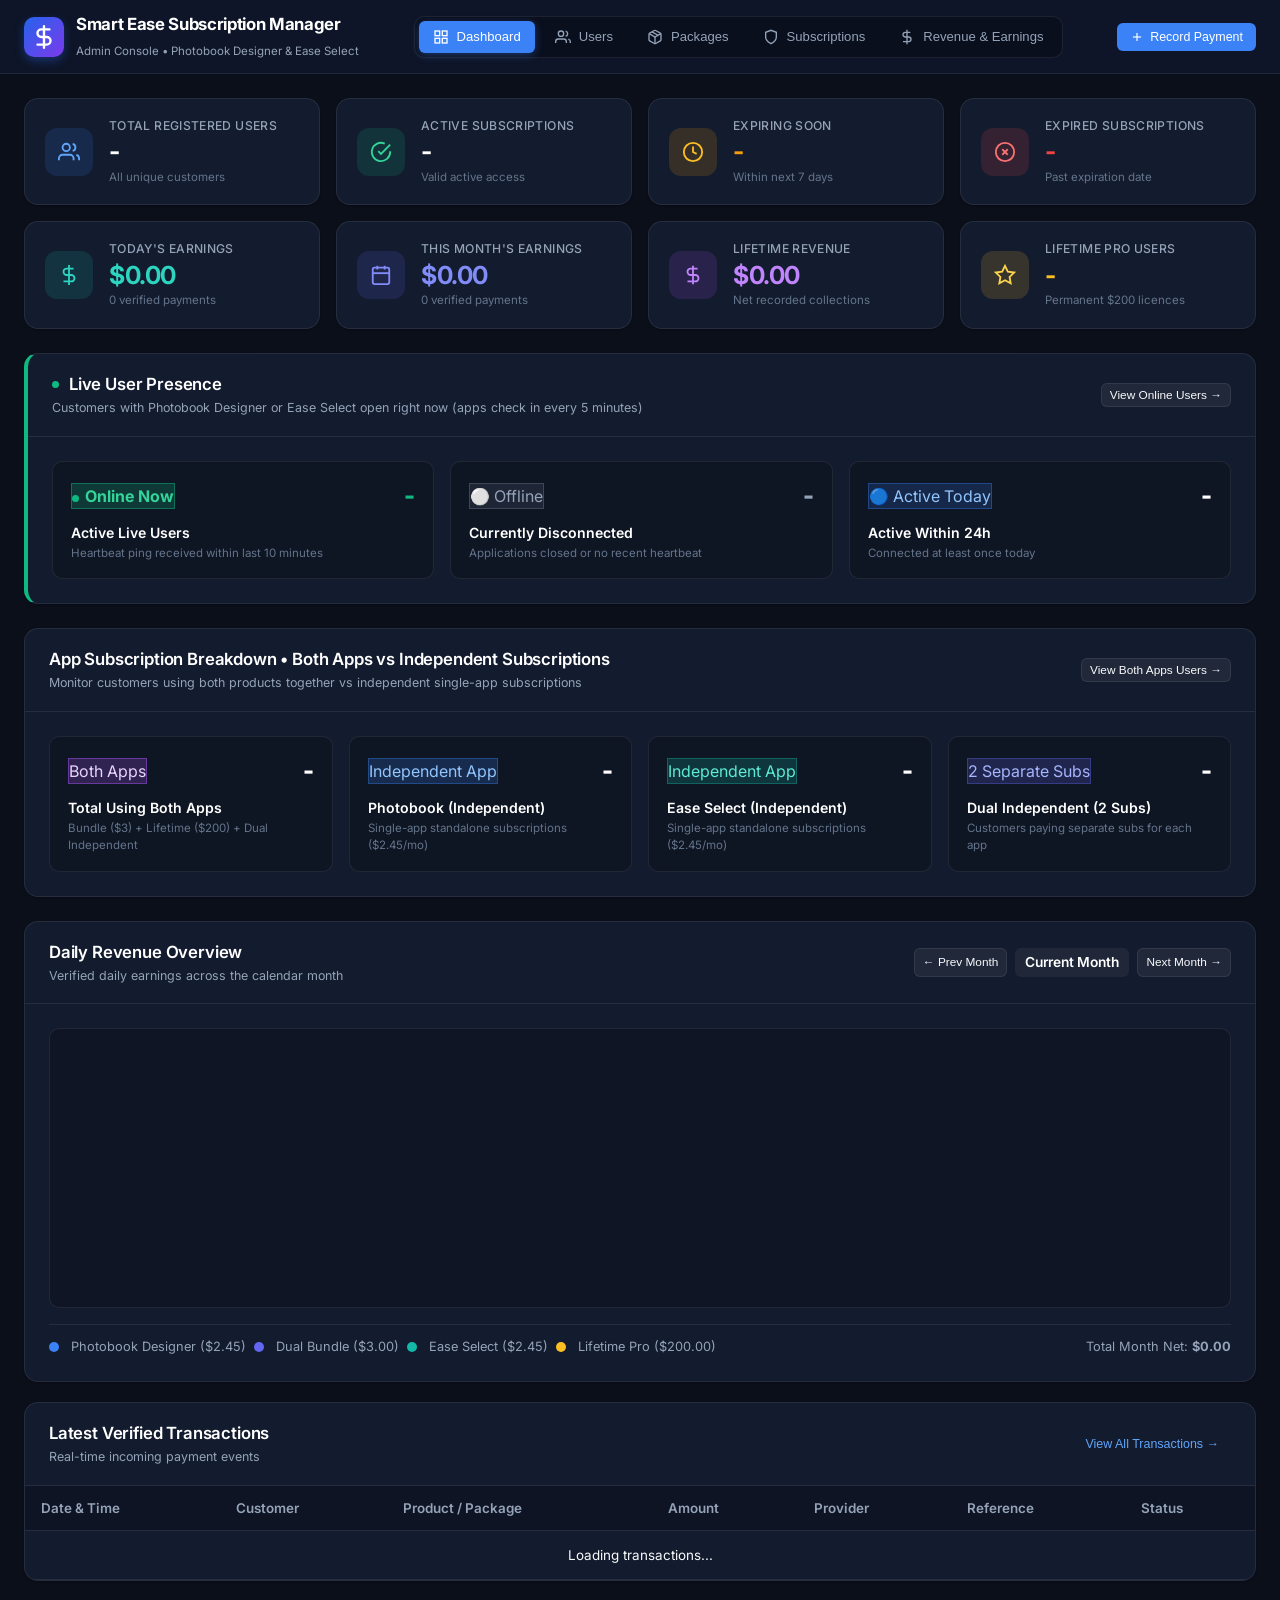
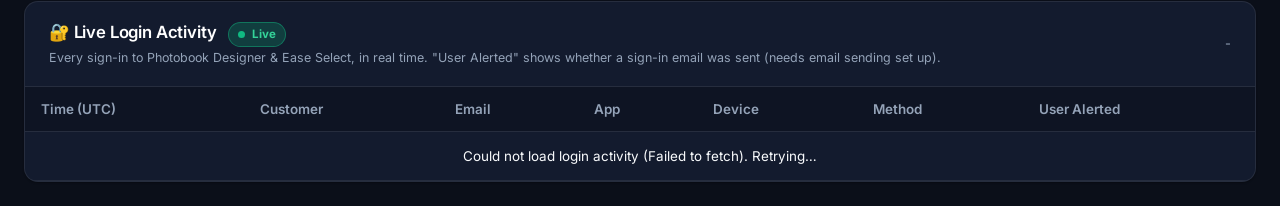
==== commit 88b15ee5: "Admin console: fix broken script, remove obsolete tools - Remove stray code fragment that stopped st" ====
--- a/static/index.html
+++ b/static/index.html
@@ -47,22 +47,10 @@
             <svg width="16" height="16" viewBox="0 0 24 24" fill="none" stroke="currentColor" stroke-width="2"><line x1="12" y1="1" x2="12" y2="23"/><path d="M17 5H9.5a3.5 3.5 0 0 0 0 7h5a3.5 3.5 0 0 1 0 7H6"/></svg>
             Revenue &amp; Earnings
           </button>
-          <button class="nav-tab" data-tab="connected-apps">
-            <svg width="16" height="16" viewBox="0 0 24 24" fill="none" stroke="currentColor" stroke-width="2"><path d="M10 13a5 5 0 0 0 7.54.54l3-3a5 5 0 0 0-7.07-7.07l-1.72 1.71"/><path d="M14 11a5 5 0 0 0-7.54-.54l-3 3a5 5 0 0 0 7.07 7.07l1.71-1.71"/></svg>
-            Connected Apps
-          </button>
         </nav>
       </div>
 
       <div class="header-right">
-        <a href="http://127.0.0.1:8765/index.html" target="_blank" class="btn btn-secondary btn-sm" id="btnHeaderOpenPb" title="Open running Photobook Studio on port 8765 in browser" style="display:inline-flex; align-items:center; gap:6px; text-decoration:none;">
-          <span class="pulse-dot"></span>
-          <span>Photobook Studio (8765) &nearr;</span>
-        </a>
-        <button class="btn btn-secondary btn-sm" id="btnSyncApps" title="Scan & Sync local Photobook & Ease Select identities">
-          <svg width="14" height="14" viewBox="0 0 24 24" fill="none" stroke="currentColor" stroke-width="2"><path d="M21.5 2v6h-6M21.34 15.57a10 10 0 1 1-.57-8.38l5.67-5.67"/></svg>
-          Sync Apps
-        </button>
         <button class="btn btn-primary btn-sm" id="btnRecordPayment">
           <svg width="14" height="14" viewBox="0 0 24 24" fill="none" stroke="currentColor" stroke-width="2"><line x1="12" y1="5" x2="12" y2="19"/><line x1="5" y1="12" x2="19" y2="12"/></svg>
           Record Payment
@@ -181,13 +169,12 @@
           <div class="card-header flex-between">
             <div>
               <h2 class="card-title" style="display:flex; align-items:center; gap:8px;">
-                <span class="pulse-dot"></span> Live User Presence &bull; Online vs Uses Offline
+                <span class="pulse-dot"></span> Live User Presence
               </h2>
-              <p class="card-subtitle">Real-time presence monitoring of customers running Photobook &amp; Ease Select vs offline field mode</p>
+              <p class="card-subtitle">Customers with Photobook Designer or Ease Select open right now (apps check in every 5 minutes)</p>
             </div>
             <div class="flex-gap">
               <button class="btn btn-secondary btn-xs" id="btnGoToUsersOnline">View Online Users &rarr;</button>
-              <button class="btn btn-secondary btn-xs" id="btnGoToUsersOfflineMode">View Offline Mode Users &rarr;</button>
             </div>
           </div>
           <div class="card-body">
@@ -200,16 +187,6 @@
                 </div>
                 <div class="chip-title">Active Live Users</div>
                 <div class="chip-desc">Heartbeat ping received within last 10 minutes</div>
-              </div>
-
-              <!-- Chip 2: Uses Offline Mode -->
-              <div class="chip-card chip-offline-mode" id="chipPresenceOfflineMode" title="Click to filter users with offline license vouchers / leases">
-                <div class="chip-top">
-                  <span class="chip-badge badge-amber">🟠 Offline Mode</span>
-                  <span class="chip-count" style="color:#fbbf24;" id="countPresenceOfflineMode">-</span>
-                </div>
-                <div class="chip-title">Uses Offline Mode</div>
-                <div class="chip-desc">Licensed for field work with offline token lease</div>
               </div>
 
               <!-- Chip 3: Currently Offline -->
@@ -355,7 +332,7 @@
           <div class="card-header flex-between">
             <div>
               <h2 class="card-title">🔐 Live Login Activity <span class="badge badge-online" id="loginLiveBadge" style="margin-left:8px;"><span class="pulse-dot"></span> Live</span></h2>
-              <p class="card-subtitle">Every sign-in to Photobook Designer &amp; Ease Select, in real time. The user is notified by email on every sign-in.</p>
+              <p class="card-subtitle">Every sign-in to Photobook Designer &amp; Ease Select, in real time. "User Alerted" shows whether a sign-in email was sent (needs email sending set up).</p>
             </div>
             <span class="text-muted" id="loginCountLabel" style="font-size:0.8rem;">-</span>
           </div>
@@ -462,7 +439,6 @@
               <select id="filterConnection" class="select-control highlight-select">
                 <option value="all">All Presence States</option>
                 <option value="online">🟢 Online Now (Active Session)</option>
-                <option value="offline_mode">🟠 Uses Offline Mode (Voucher / Lease)</option>
                 <option value="offline">⚪ Currently Offline / Disconnected</option>
                 <option value="online_mode">🔵 Uses Online Sync</option>
               </select>
@@ -511,7 +487,7 @@
         <div class="card">
           <div class="card-header">
             <h2 class="card-title">Product &amp; Package Management</h2>
-            <p class="card-subtitle">Configure package pricing, view customer adoption, and monitor revenue per tier</p>
+            <p class="card-subtitle">Plans customers can buy by card, with customer counts and revenue per plan</p>
           </div>
 
           <div class="packages-grid" id="packagesGrid">
@@ -734,149 +710,6 @@
         </div>
       </section>
 
-      <!-- ============================================== -->
-      <!-- TAB 6: CONNECTED SMART EASE APPLICATIONS       -->
-      <!-- ============================================== -->
-      <section id="tab-connected-apps" class="tab-panel">
-        <div class="card">
-          <div class="card-header">
-            <h2 class="card-title">Connected Smart Ease Applications</h2>
-            <p class="card-subtitle">Monitor and sync customer data from your Photobook and Ease Select desktop installations</p>
-          </div>
-
-          <div class="connected-apps-grid">
-            <!-- Cloud Backend: Render Production Server & MongoDB Atlas -->
-            <div class="app-connection-card" style="border: 1.5px solid rgba(99, 102, 241, 0.4); background: linear-gradient(180deg, rgba(99, 102, 241, 0.05) 0%, rgba(15, 23, 42, 0.6) 100%); grid-column: 1 / -1;">
-              <div class="app-header-strip">
-                <div class="app-icon" style="background: linear-gradient(135deg, #6366f1, #a855f7); color: #fff; font-weight: 700; font-size:1.1rem; display:flex; align-items:center; justify-content:center;">☁️</div>
-                <div>
-                  <h3 style="display:flex; align-items:center; gap:8px;">
-                    Render Production Cloud Server
-                    <span style="font-size:0.75rem; background:rgba(99, 102, 241, 0.2); color:#a5b4fc; padding:2px 8px; border-radius:12px; border:1px solid rgba(99,102,241,0.3);">Primary Cloud Backend</span>
-                  </h3>
-                  <span class="app-port-badge" style="color:#a5b4fc;">https://smart-ease-photobook-designer.onrender.com &bull; MongoDB Atlas</span>
-                </div>
-                <span class="status-indicator online" id="statusRenderIndicator">Checking Cloud...</span>
-              </div>
-              <div class="app-card-body" style="display:grid; grid-template-columns: repeat(auto-fit, minmax(280px, 1fr)); gap:12px;">
-                <div class="info-line"><strong>Live Server URL:</strong> <code style="word-break:break-all;">https://smart-ease-photobook-designer.onrender.com</code></div>
-                <div class="info-line"><strong>Database Engine:</strong> <span class="badge badge-active" style="background:rgba(16,185,129,0.15); color:#34d399; border:1px solid #10b981;">MongoDB Atlas (smart_ease_subscriptions)</span></div>
-                <div class="info-line"><strong>Cloud Status:</strong> <span id="txtRenderStatus">Online</span> <span id="badgeRenderLatency" style="display:none; font-size:0.7rem; padding:2px 6px; border-radius:4px; margin-left:6px;" class="badge badge-online"></span></div>
-                <div class="info-line"><strong>Database State:</strong> <span id="txtRenderMongo">Connected to MongoDB Atlas</span></div>
-                <div class="info-line"><strong>Client SDK URL:</strong> <code>CLOUD_MANAGER_URL (Primary Target for Photobook &amp; Ease Select)</code></div>
-                <div class="info-line"><strong>Live Cloud Data:</strong> <span id="txtRenderDataSummary">9 Verified Users &bull; 7 Active Subscriptions &bull; 16 Transactions</span></div>
-              </div>
-              <div class="app-card-footer flex-between flex-wrap gap-8" style="display:flex; justify-content:space-between; align-items:center; flex-wrap:wrap; gap:8px; margin-top:12px;">
-                <div class="flex-gap" style="display:flex; gap:8px; flex-wrap:wrap;">
-                  <button class="btn btn-secondary btn-sm" id="btnPingRender" title="Ping live Render Cloud server to measure latency">
-                    <svg width="13" height="13" viewBox="0 0 24 24" fill="none" stroke="currentColor" stroke-width="2"><circle cx="12" cy="12" r="10"/><polyline points="12 6 12 12 14 14"/></svg>
-                    Ping Render Server
-                  </button>
-                  <button class="btn btn-primary btn-sm" id="btnSyncRender" title="Pull latest users, subscriptions, and transactions from Render Cloud MongoDB">
-                    <svg width="13" height="13" viewBox="0 0 24 24" fill="none" stroke="currentColor" stroke-width="2"><path d="M21.5 2v6h-6M21.34 15.57a10 10 0 1 1-.57-8.38l5.67-5.67"/></svg>
-                    Sync Cloud Data to Local
-                  </button>
-                </div>
-                <div class="flex-gap" style="display:flex; gap:8px;">
-                  <a href="https://smart-ease-photobook-designer.onrender.com" target="_blank" class="btn btn-secondary btn-sm" id="btnOpenRender" title="Open live Render Cloud application">
-                    <svg width="13" height="13" viewBox="0 0 24 24" fill="none" stroke="currentColor" stroke-width="2"><path d="M18 13v6a2 2 0 0 1-2 2H5a2 2 0 0 1-2-2V8a2 2 0 0 1 2-2h6"/><polyline points="15 3 21 3 21 9"/><line x1="10" y1="14" x2="21" y2="3"/></svg>
-                    Open Render Cloud &nearr;
-                  </a>
-                </div>
-              </div>
-            </div>
-
-            <!-- App 1: Smart Ease Photobook Designer -->
-            <div class="app-connection-card">
-              <div class="app-header-strip">
-                <div class="app-icon icon-photobook">PB</div>
-                <div>
-                  <h3>Smart Ease Photobook Designer</h3>
-                  <span class="app-port-badge">Port 8765 &bull; Local Desktop</span>
-                </div>
-                <span class="status-indicator" id="statusPbIndicator">Checking...</span>
-              </div>
-              <div class="app-card-body">
-                <div class="info-line"><strong>Install Directory:</strong> <code>D:\Antigravity\photobook\version zero</code></div>
-                <div class="info-line"><strong>Identity Store:</strong> <code>%APPDATA%\SmartEasePhotobookStudio</code></div>
-                <div class="info-line"><strong>Real Server Status:</strong> <span id="txtPbServerStatus">Standby</span> <span id="badgePbLatency" style="display:none; font-size:0.7rem; padding:2px 6px; border-radius:4px; margin-left:6px;" class="badge badge-online"></span></div>
-                <div class="info-line"><strong>Live License Entitlement:</strong> <span id="txtPbLiveEntitlement">Checking...</span></div>
-                <div class="info-line"><strong>Detected Active Profile:</strong> <span id="txtPbUserProfile">Scanning...</span></div>
-              </div>
-              <div class="app-card-footer flex-between flex-wrap gap-8" style="display:flex; justify-content:space-between; align-items:center; flex-wrap:wrap; gap:8px;">
-                <div class="flex-gap" style="display:flex; gap:8px; flex-wrap:wrap;">
-                  <button class="btn btn-secondary btn-sm" id="btnTestPbConnection" title="Ping real server on port 8765">
-                    <svg width="13" height="13" viewBox="0 0 24 24" fill="none" stroke="currentColor" stroke-width="2"><circle cx="12" cy="12" r="10"/><polyline points="12 6 12 12 14 14"/></svg>
-                    Ping Real Server
-                  </button>
-                  <button class="btn btn-primary btn-sm" id="btnPushPbLicense" title="Push active license & unlock all buttons in Photobook">
-                    <svg width="13" height="13" viewBox="0 0 24 24" fill="none" stroke="currentColor" stroke-width="2"><path d="M12 2l3.09 6.26L22 9.27l-5 4.87 1.18 6.88L12 17.77l-6.18 3.25L7 14.14 2 9.27l6.91-1.01L12 2z"></path></svg>
-                    Push &amp; Unlock License
-                  </button>
-                </div>
-                <div class="flex-gap" style="display:flex; gap:8px;">
-                  <button class="btn btn-secondary btn-sm" id="btnOpenPbApp" title="Open running Photobook Studio interface in browser">
-                    <svg width="13" height="13" viewBox="0 0 24 24" fill="none" stroke="currentColor" stroke-width="2"><path d="M18 13v6a2 2 0 0 1-2 2H5a2 2 0 0 1-2-2V8a2 2 0 0 1 2-2h6"/><polyline points="15 3 21 3 21 9"/><line x1="10" y1="14" x2="21" y2="3"/></svg>
-                    Open Photobook (8765) &nearr;
-                  </button>
-                </div>
-              </div>
-            </div>
-
-            <!-- App 2: Ease Select -->
-            <div class="app-connection-card">
-              <div class="app-header-strip">
-                <div class="app-icon icon-ease">ES</div>
-                <div>
-                  <h3>Ease Select</h3>
-                  <span class="app-port-badge">Port 8098 &bull; Local Desktop</span>
-                </div>
-                <span class="status-indicator" id="statusEsIndicator">Checking...</span>
-              </div>
-              <div class="app-card-body">
-                <div class="info-line"><strong>Install Directory:</strong> <code>D:\Antigravity\PixSelect</code></div>
-                <div class="info-line"><strong>Application Store:</strong> <code>%APPDATA%\SmartEase</code></div>
-                <div class="info-line"><strong>Server Status:</strong> <span id="txtEsServerStatus">Standby</span></div>
-                <div class="info-line"><strong>Sync Integration:</strong> <span>Ready for REST calls</span></div>
-              </div>
-              <div class="app-card-footer">
-                <button class="btn btn-secondary btn-sm" id="btnTestEsConnection">Test Connection</button>
-              </div>
-            </div>
-          </div>
-
-          <!-- Instant Local Scanner Box -->
-          <div class="sync-banner mt-24">
-            <div class="sync-banner-text">
-              <h3>One-Click Local App Auto-Discovery</h3>
-              <p>Automatically scans Photobook's local identity profiles, checks account tokens, and adds or refreshes registered customers in this Subscription Manager.</p>
-            </div>
-            <button class="btn btn-primary" id="btnTriggerAutoSync">
-              <svg width="16" height="16" viewBox="0 0 24 24" fill="none" stroke="currentColor" stroke-width="2"><path d="M21.5 2v6h-6M21.34 15.57a10 10 0 1 1-.57-8.38l5.67-5.67"/></svg>
-              Scan &amp; Sync Local Apps Now
-            </button>
-          </div>
-
-          <!-- Live License Verification Test Tool -->
-          <div class="card mt-24">
-            <div class="card-header">
-              <h3 class="card-title">Live Client License Verification Tester</h3>
-              <p class="card-subtitle">Test how Photobook Designer or Ease Select validates access through the Subscription Manager API</p>
-            </div>
-            <div class="card-body">
-              <div class="flex-gap align-center flex-wrap">
-                <input type="text" id="testAccountIdInput" class="text-input" placeholder="Enter Account ID or Email (e.g. a6c0fee1d5422ef8)" style="flex:1; min-width:280px;">
-                <select id="testProductSelect" class="select-control">
-                  <option value="photobook">Smart Ease Photobook Designer</option>
-                  <option value="ease_select">Ease Select</option>
-                </select>
-                <button class="btn btn-secondary" id="btnRunLicenseTest">Verify License</button>
-              </div>
-              <div id="licenseTestResult" class="test-result-box mt-16" style="display:none;"></div>
-            </div>
-          </div>
-        </div>
-      </section>
 
     </main>
   </div>
@@ -918,25 +751,27 @@
         <div class="form-group">
           <label>Package / License:</label>
           <select id="payPackageSelect" class="select-control w-100" required>
-            <option value="pkg_photobook">Smart Ease Photobook Designer ($2.45 / mo)</option>
-            <option value="pkg_bundle">Smart Ease Photobook Designer + Ease Select ($3.00 / mo)</option>
-            <option value="pkg_ease_select">Ease Select ($2.45 / mo)</option>
-            <option value="pkg_lifetime">Lifetime Pro ($200.00 Permanent)</option>
+            <option value="pkg_photobook">Smart Ease Photobook Designer</option>
+            <option value="pkg_bundle">Smart Ease Photobook Designer + Ease Select</option>
+            <option value="pkg_ease_select">Ease Select</option>
+            <option value="pkg_lifetime">Lifetime Pro (lifetime, no days needed)</option>
           </select>
         </div>
         <div class="form-group">
+          <label>Access Type:</label>
+          <select id="payProviderSelect" class="select-control w-100">
+            <option value="Admin Grant">Free access (admin grant)</option>
+            <option value="Manual">Payment received (bank / cash)</option>
+            <option value="LivePay Card">Payment received (LivePay card)</option>
+          </select>
+        </div>
+        <div class="form-group">
+          <label>Days of Access:</label>
+          <input type="number" min="1" max="3650" step="1" id="payDaysInput" class="text-input w-100" value="30" placeholder="Leave empty only for Lifetime packages">
+        </div>
+        <div class="form-group">
           <label>Amount Paid (USD):</label>
-          <input type="number" step="0.01" id="payAmountInput" class="text-input w-100" value="2.45" required>
-        </div>
-        <div class="form-group">
-          <label>Payment Provider:</label>
-          <select id="payProviderSelect" class="select-control w-100">
-            <option value="Stripe">Stripe</option>
-            <option value="PayPal">PayPal</option>
-            <option value="Flutterwave">Flutterwave</option>
-            <option value="Pesapal">Pesapal</option>
-            <option value="Manual">Manual / Bank / Cash</option>
-          </select>
+          <input type="number" step="0.01" min="0" id="payAmountInput" class="text-input w-100" value="0">
         </div>
         <div class="form-group">
           <label>Transaction Reference:</label>
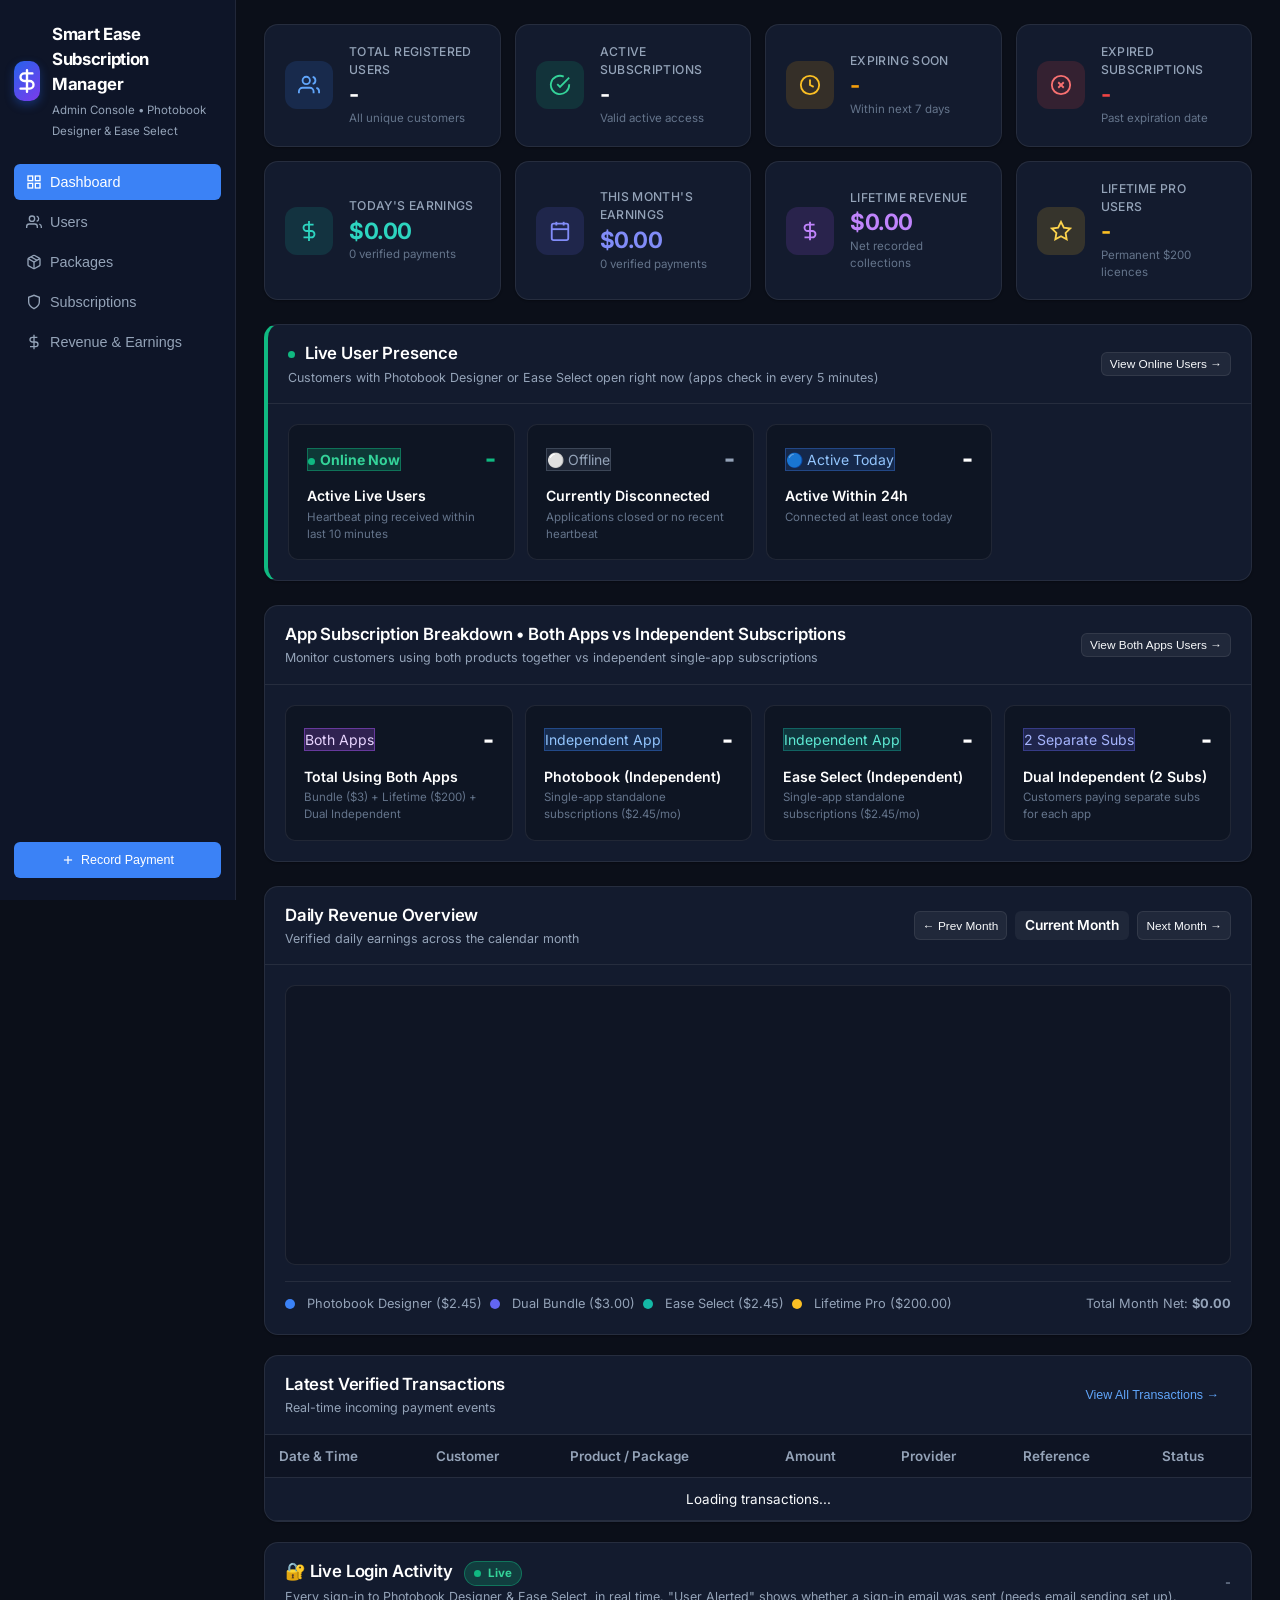
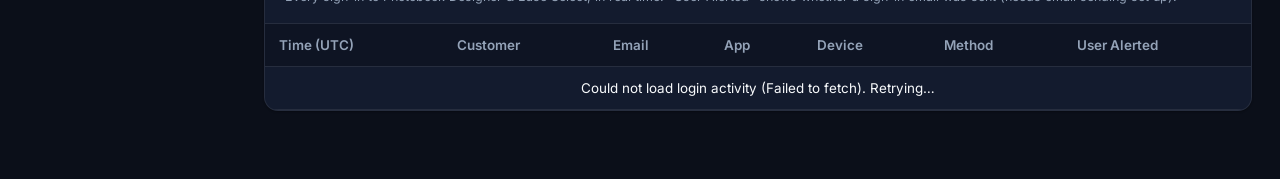
==== commit 5e0bd9df: "Admin console: responsive sidebar layout and Give/End pass - Sidebar menu on wide screens, compact t" ====
--- a/static/index.html
+++ b/static/index.html
@@ -4,7 +4,7 @@
   <meta charset="UTF-8">
   <meta name="viewport" content="width=device-width, initial-scale=1.0">
   <title>Smart Ease Subscription & Revenue Manager</title>
-  <link rel="stylesheet" href="/static/styles.css?v=2.3">
+  <link rel="stylesheet" href="/static/styles.css?v=3.0">
   <link rel="preconnect" href="https://fonts.googleapis.com">
   <link rel="preconnect" href="https://fonts.gstatic.com" crossorigin>
   <link href="https://fonts.googleapis.com/css2?family=Inter:wght@300;400;500;600;700&display=swap" rel="stylesheet">
--- a/static/styles.css
+++ b/static/styles.css
@@ -1059,3 +1059,142 @@
   from { transform: translateX(100%); opacity: 0; }
   to { transform: translateX(0); opacity: 1; }
 }
+
+/* ========================================================
+   Layout v3 — simple modern layout that never crops
+   Wide screens: left sidebar menu. Narrow: compact top bar.
+   ======================================================== */
+body { font-size: 14px; }
+
+.main-body {
+  max-width: 1440px;
+  padding: 24px 28px 48px;
+  min-width: 0;
+}
+
+/* Panels never cut content off; wide tables scroll inside their panel */
+.card { overflow: visible; }
+.card > .table-responsive, .card .table-responsive { border-radius: 0 0 var(--radius-lg) var(--radius-lg); }
+.table-responsive { -webkit-overflow-scrolling: touch; }
+.data-table td, .data-table th { padding: 11px 14px; }
+
+/* Headers inside panels wrap their buttons instead of pushing them off-screen */
+.flex-between { flex-wrap: wrap; gap: 12px; }
+.card-header { padding: 16px 20px; }
+.card-body { padding: 20px; }
+.card + .card, .card.mb-24 { margin-bottom: 20px; }
+section.tab-panel > .card { margin-bottom: 20px; }
+
+/* Calmer cards */
+.kpi-card, .chip-card, .pkg-card { transition: border-color 0.15s ease; }
+.kpi-card:hover, .chip-card:hover, .pkg-card:hover { transform: none; }
+.kpi-grid { grid-template-columns: repeat(auto-fill, minmax(210px, 1fr)); gap: 14px; }
+.kpi-value { font-size: 1.4rem; }
+.breakdown-chips-grid { grid-template-columns: repeat(auto-fill, minmax(200px, 1fr)); gap: 12px; }
+
+.filters-bar { padding: 14px 20px; gap: 10px; }
+.search-box { min-width: 0; flex: 1 1 240px; }
+.filter-item { flex-wrap: wrap; }
+
+.monthly-breakdown-details { grid-template-columns: repeat(auto-fit, minmax(260px, 1fr)); }
+.modal-card.modal-lg { max-width: min(900px, 100%); }
+.modal-body { max-height: calc(100vh - 140px); }
+
+/* ---- Wide screens: sidebar ---- */
+@media (min-width: 1100px) {
+  .app-container {
+    display: grid;
+    grid-template-columns: 236px minmax(0, 1fr);
+    align-items: start;
+  }
+  .app-header {
+    position: sticky;
+    top: 0;
+    height: 100vh;
+    flex-direction: column;
+    align-items: stretch;
+    justify-content: flex-start;
+    gap: 24px;
+    padding: 22px 14px;
+    border-bottom: none;
+    border-right: 1px solid var(--border-color);
+    overflow-y: auto;
+  }
+  .header-center { flex: 1; }
+  .nav-tabs {
+    flex-direction: column;
+    gap: 4px;
+    background: none;
+    border: none;
+    padding: 0;
+  }
+  .nav-tab {
+    width: 100%;
+    justify-content: flex-start;
+    padding: 10px 12px;
+    font-size: 0.9rem;
+  }
+  .nav-tab.active { box-shadow: none; }
+  .header-right { flex-direction: column; align-items: stretch; }
+  .header-right .btn { justify-content: center; padding: 10px 12px; }
+}
+
+/* ---- Medium & small screens: top bar, scrollable menu ---- */
+@media (max-width: 1099px) {
+  .app-header {
+    flex-wrap: wrap;
+    gap: 10px 16px;
+    padding: 10px 16px;
+  }
+  .header-center { order: 3; width: 100%; }
+  .nav-tabs {
+    overflow-x: auto;
+    flex-wrap: nowrap;
+    scrollbar-width: none;
+  }
+  .nav-tabs::-webkit-scrollbar { display: none; }
+  .nav-tab { flex: 0 0 auto; white-space: nowrap; }
+  .main-body { padding: 18px 16px 40px; }
+}
+
+@media (max-width: 700px) {
+  .brand-info .sub-title { display: none; }
+  .header-right .btn { padding: 7px 10px; }
+  .kpi-grid { grid-template-columns: repeat(auto-fill, minmax(150px, 1fr)); gap: 10px; }
+  .kpi-card { padding: 14px; gap: 10px; }
+  .kpi-icon { width: 38px; height: 38px; }
+  .kpi-value { font-size: 1.2rem; }
+  .card-header, .card-body, .filters-bar { padding-left: 14px; padding-right: 14px; }
+  .packages-grid { padding: 14px; gap: 12px; }
+  .chart-wrapper { height: 220px; }
+  .modal-backdrop { padding: 10px; align-items: flex-start; }
+  .modal-body { padding: 16px; }
+  .toast-container { left: 12px; right: 12px; bottom: 12px; }
+}
+
+/* Admin pass panel (customer detail window) */
+.pass-panel {
+  display: flex;
+  flex-wrap: wrap;
+  align-items: center;
+  justify-content: space-between;
+  gap: 14px;
+  padding: 14px 16px;
+  margin-bottom: 18px;
+  border-radius: var(--radius-md);
+  border: 1px solid rgba(59, 130, 246, 0.35);
+  background: rgba(59, 130, 246, 0.08);
+  font-size: 0.86rem;
+}
+.pass-label { font-size: 0.72rem; text-transform: uppercase; color: var(--text-muted); margin-bottom: 4px; }
+.pass-actions { display: flex; flex-wrap: wrap; align-items: center; gap: 8px; }
+.btn-danger { background: rgba(239, 68, 68, 0.15); color: #fca5a5; border-color: rgba(239, 68, 68, 0.4); }
+.btn-danger:hover { background: rgba(239, 68, 68, 0.28); }
+.btn:disabled { opacity: 0.45; cursor: not-allowed; }
+
+/* Filter dropdowns never wider than the screen */
+.filter-item .select-control, .filter-item .date-control { max-width: 100%; min-width: 0; }
+@media (max-width: 700px) {
+  .filter-item { width: 100%; }
+  .filter-item .select-control, .filter-item .date-control { flex: 1 1 auto; width: 100%; }
+}
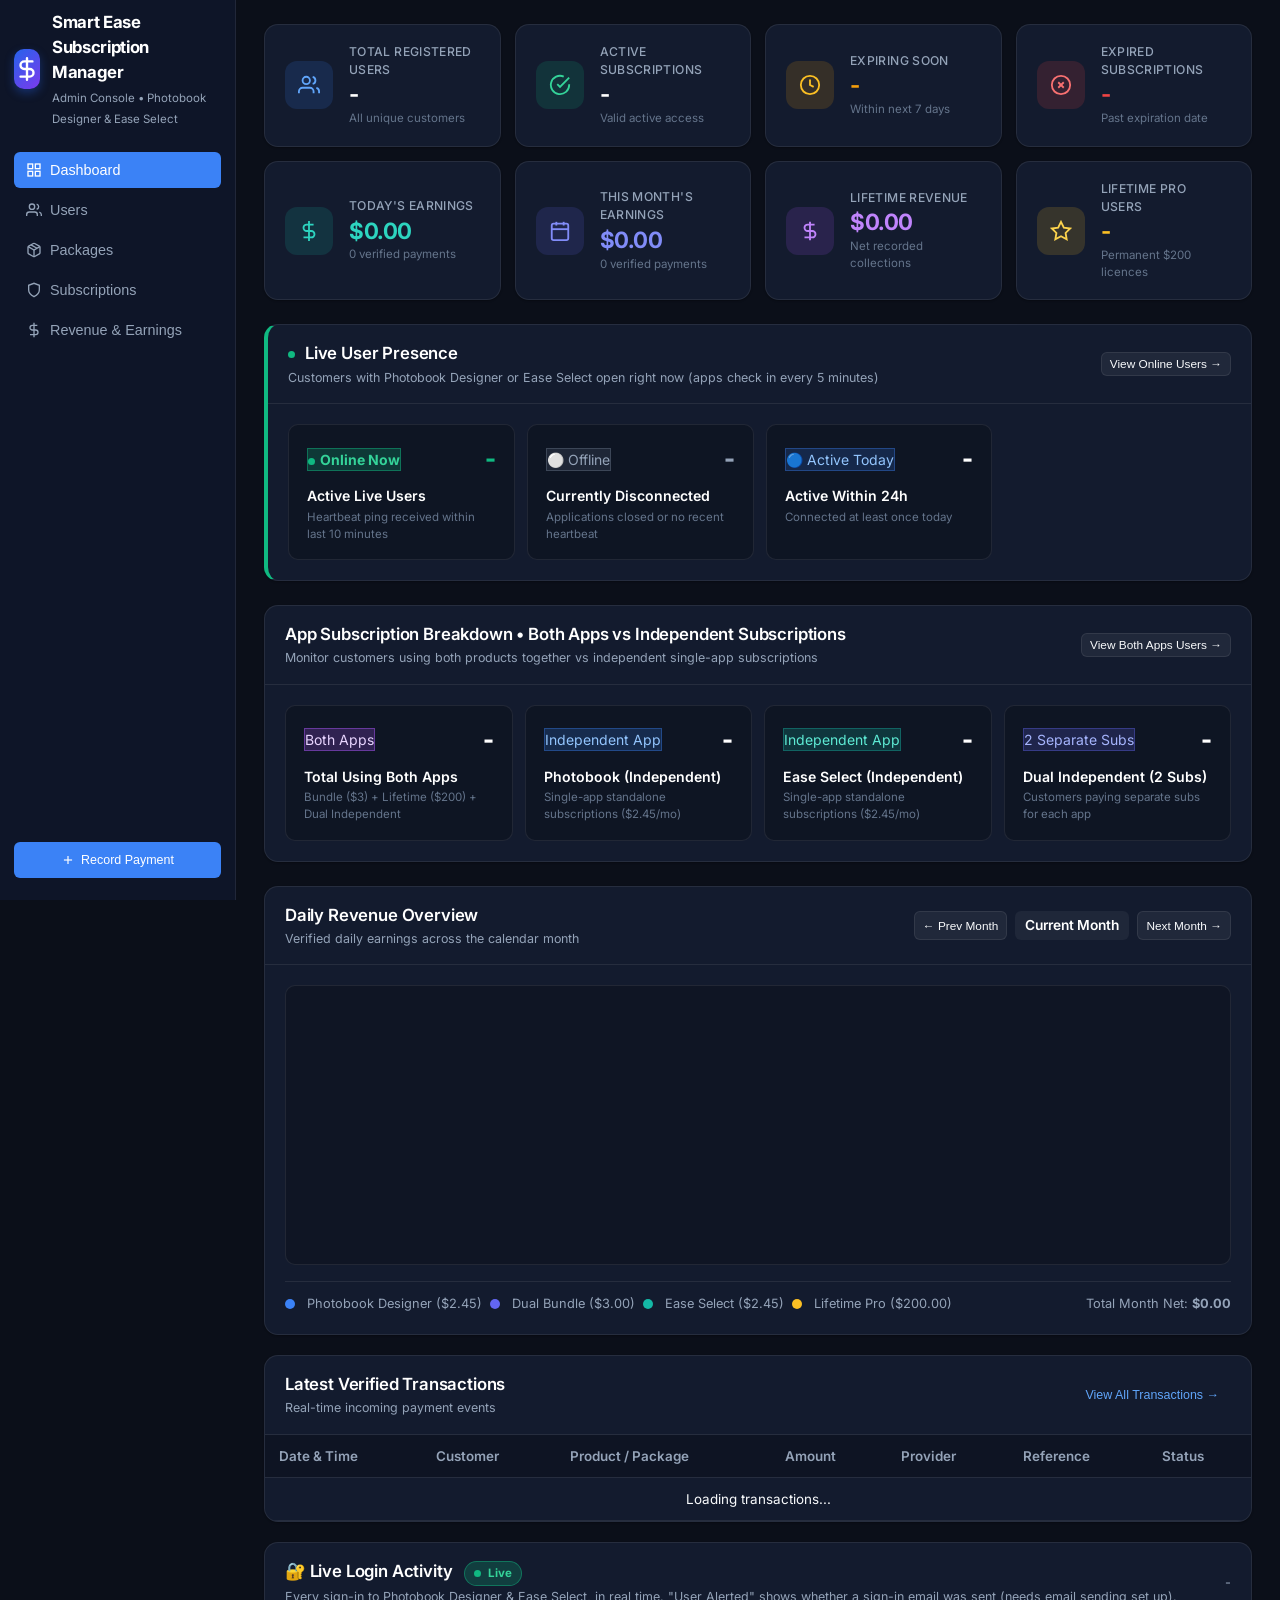
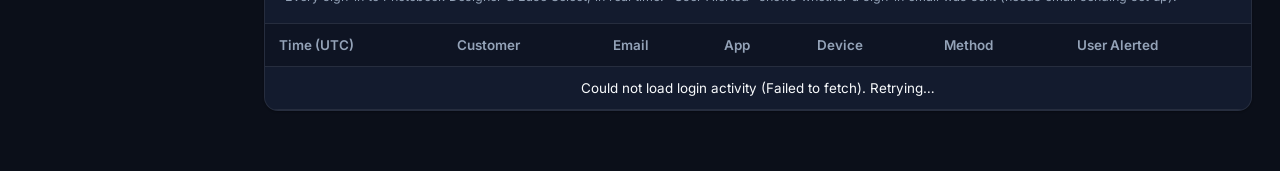
==== commit 05d6b6c9: "Admin console as an installable app (PWA): manifest, icons, service worker, phone safe areas" ====
--- a/static/index.html
+++ b/static/index.html
@@ -2,8 +2,17 @@
 <html lang="en">
 <head>
   <meta charset="UTF-8">
-  <meta name="viewport" content="width=device-width, initial-scale=1.0">
+  <meta name="viewport" content="width=device-width, initial-scale=1.0, viewport-fit=cover">
   <title>Smart Ease Subscription & Revenue Manager</title>
+  <!-- Installable app (Android / iPhone "Add to Home Screen") -->
+  <link rel="manifest" href="/static/manifest.json">
+  <meta name="theme-color" content="#0b0f19">
+  <link rel="icon" href="/static/icons/admin-192.png">
+  <link rel="apple-touch-icon" href="/static/icons/apple-touch-icon.png">
+  <meta name="apple-mobile-web-app-capable" content="yes">
+  <meta name="mobile-web-app-capable" content="yes">
+  <meta name="apple-mobile-web-app-status-bar-style" content="black-translucent">
+  <meta name="apple-mobile-web-app-title" content="SE Admin">
   <link rel="stylesheet" href="/static/styles.css?v=3.0">
   <link rel="preconnect" href="https://fonts.googleapis.com">
   <link rel="preconnect" href="https://fonts.gstatic.com" crossorigin>
--- a/static/styles.css
+++ b/static/styles.css
@@ -1198,3 +1198,9 @@
   .filter-item { width: 100%; }
   .filter-item .select-control, .filter-item .date-control { flex: 1 1 auto; width: 100%; }
 }
+
+/* Installed app on phones: keep content clear of the notch / status bar */
+@supports (padding: env(safe-area-inset-top)) {
+  .app-header { padding-top: max(10px, env(safe-area-inset-top)); }
+  .main-body { padding-bottom: max(40px, env(safe-area-inset-bottom)); }
+}
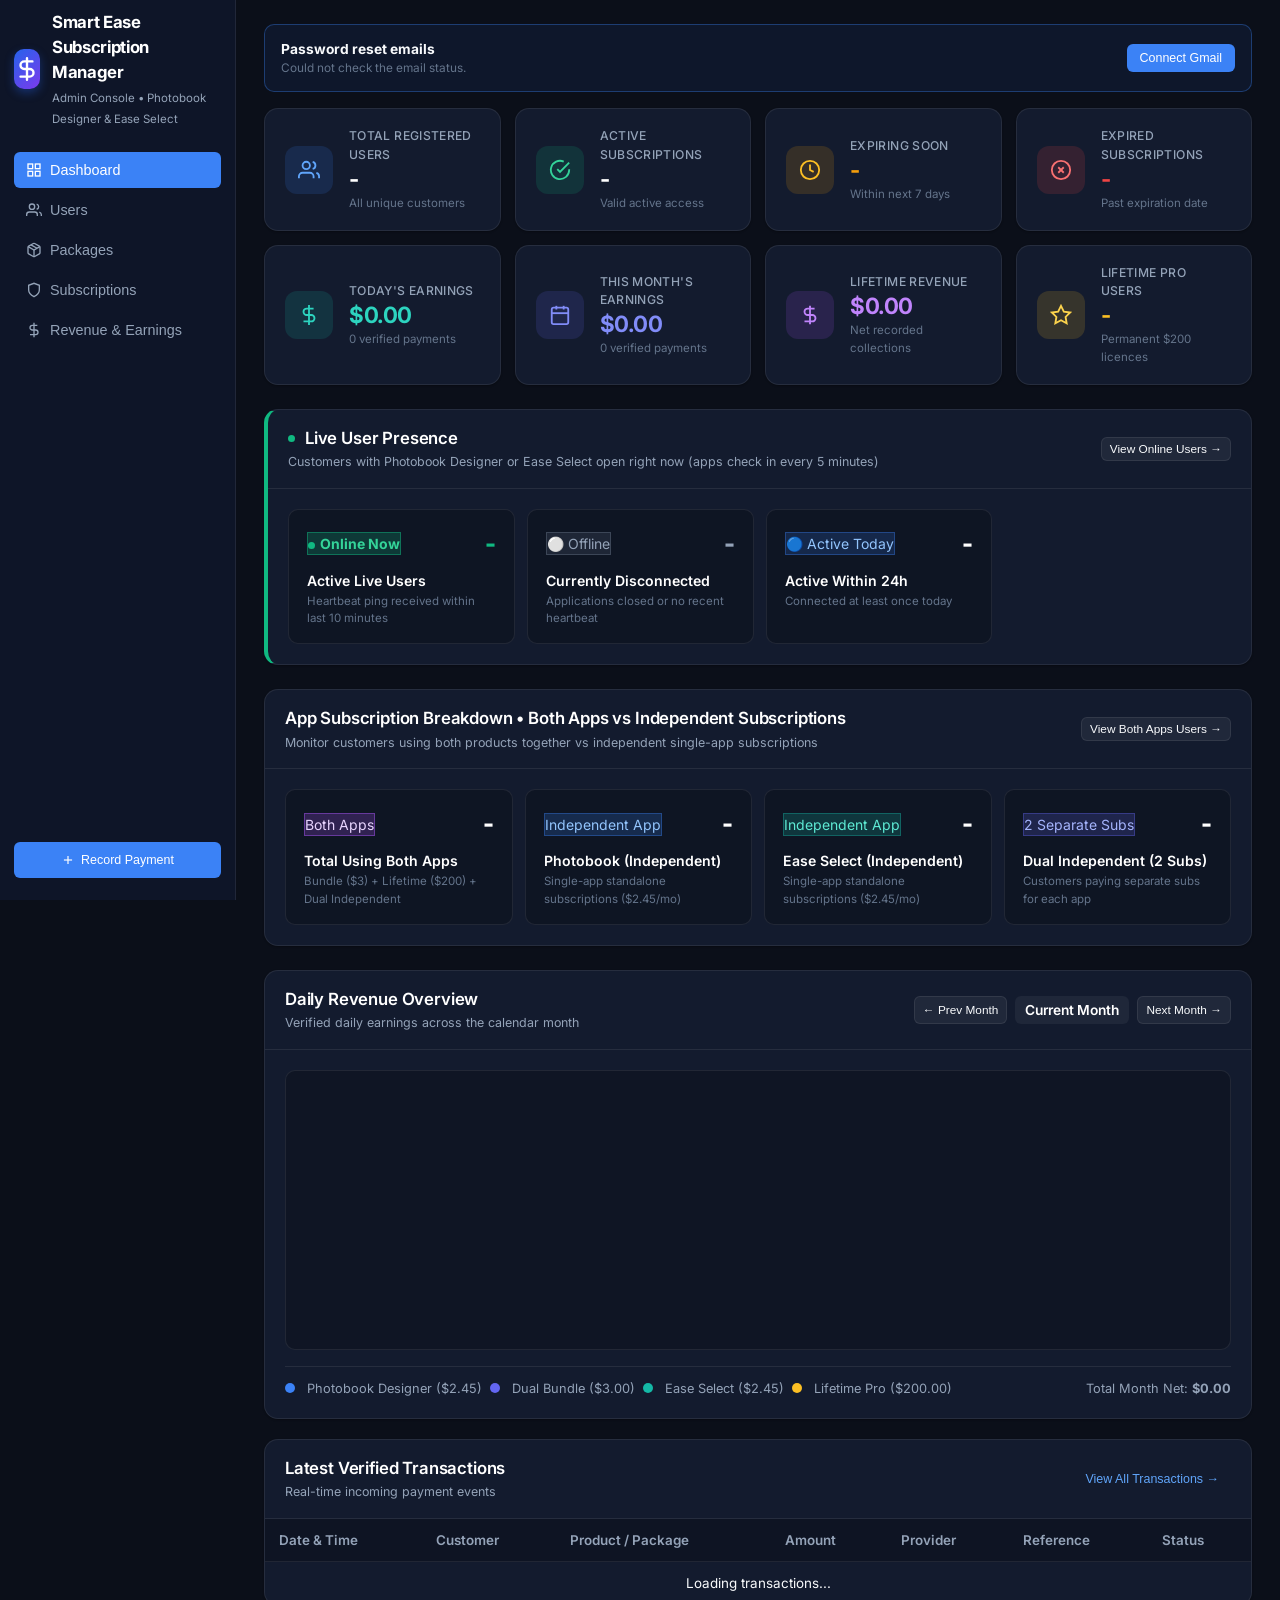
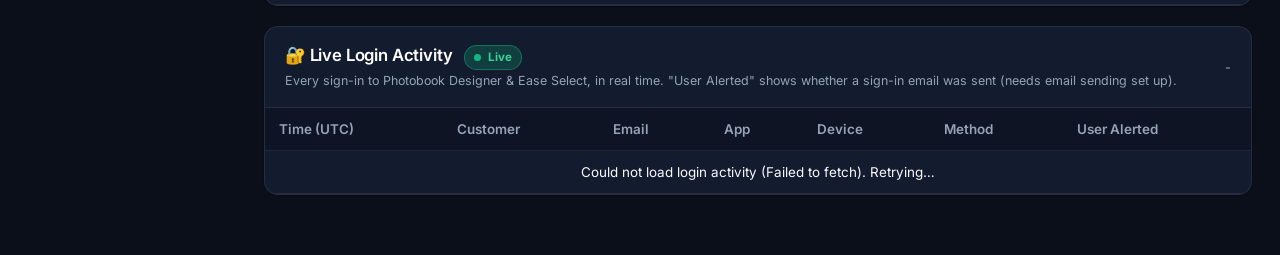
==== commit 22a6c065: "Send password reset codes from the admin's connected Gmail (Gmail API); admin console Connect Gmail " ====
--- a/static/index.html
+++ b/static/index.html
@@ -74,6 +74,19 @@
       <!-- TAB 1: DASHBOARD                               -->
       <!-- ============================================== -->
       <section id="tab-dashboard" class="tab-panel active">
+        <!-- Sender for password reset codes -->
+        <div id="gmailCard" class="pass-panel" style="display:flex;flex-wrap:wrap;align-items:center;justify-content:space-between;gap:10px;margin-bottom:16px;">
+          <div style="min-width:0;">
+            <strong>Password reset emails</strong>
+            <div class="text-hint" id="gmailStatusText">Checking…</div>
+          </div>
+          <div style="display:flex;gap:8px;flex-wrap:wrap;">
+            <button class="btn btn-primary btn-sm" id="btnGmailConnect" onclick="connectGmail()">Connect Gmail</button>
+            <button class="btn btn-secondary btn-sm" id="btnGmailTest" onclick="testGmail()" style="display:none;">Send test email</button>
+            <button class="btn btn-secondary btn-sm" id="btnGmailDisconnect" onclick="disconnectGmail()" style="display:none;">Disconnect</button>
+          </div>
+        </div>
+
         <!-- 8 Summary KPI Cards -->
         <div class="kpi-grid">
           <!-- Card 1: Total Registered Users -->
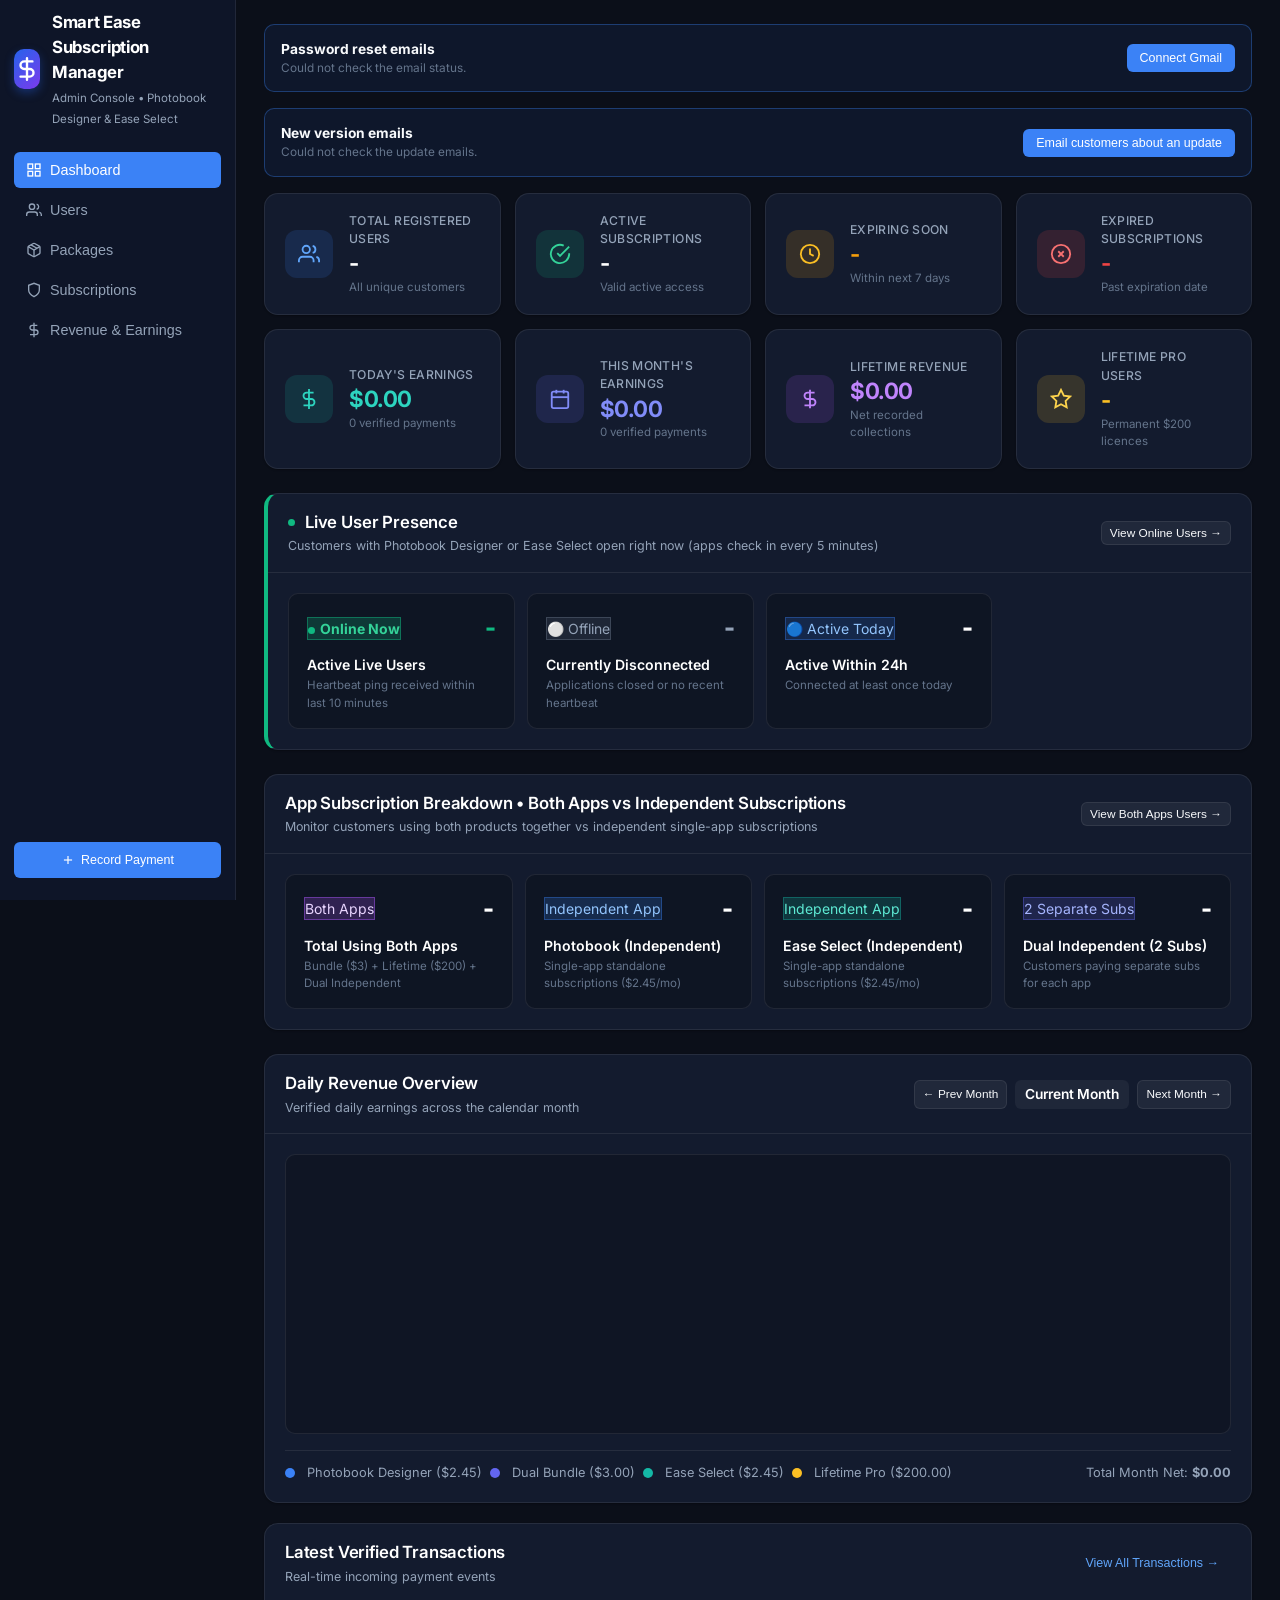
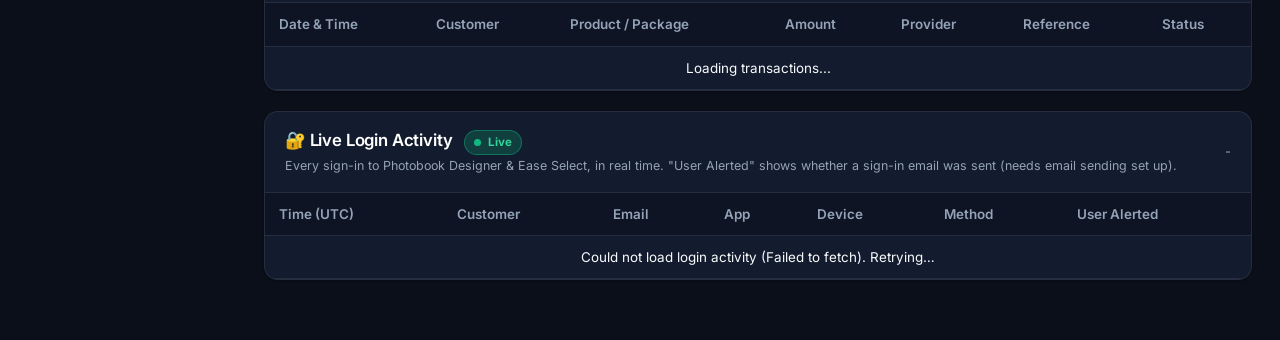
==== commit fa9957b7: "New version emails: admin sends an update notice from Gmail to confirmed customers, 450 a day, with " ====
--- a/static/index.html
+++ b/static/index.html
@@ -87,6 +87,37 @@
           </div>
         </div>
 
+        <!-- "New version" emails to customers -->
+        <div id="releaseMailCard" class="pass-panel" style="display:flex;flex-direction:column;align-items:stretch;text-align:left;gap:10px;margin-bottom:16px;">
+          <div style="display:flex;flex-wrap:wrap;align-items:center;justify-content:space-between;gap:10px;">
+            <div style="min-width:0;">
+              <strong>New version emails</strong>
+              <div class="text-hint" id="releaseMailStatus">Checking…</div>
+            </div>
+            <div style="display:flex;gap:8px;flex-wrap:wrap;">
+              <button class="btn btn-primary btn-sm" id="btnReleaseMailNew" onclick="toggleReleaseMailForm(true)">Email customers about an update</button>
+              <button class="btn btn-secondary btn-sm" id="btnReleaseMailContinue" onclick="continueReleaseMail()" style="display:none;">Send the rest</button>
+            </div>
+          </div>
+          <form id="releaseMailForm" style="display:none;flex-direction:column;gap:8px;" onsubmit="startReleaseMail(event)">
+            <div style="display:flex;gap:8px;flex-wrap:wrap;">
+              <select id="releaseMailApp" class="select-control" style="flex:1;min-width:200px;">
+                <option>Smart Ease Photobook Studio</option>
+                <option>Ease Select</option>
+                <option>Ease Retouch Academy</option>
+              </select>
+              <input id="releaseMailVersion" class="text-input" placeholder="New version, e.g. 1.4" required style="width:180px;">
+            </div>
+            <textarea id="releaseMailNotes" class="text-input" rows="3" placeholder="What's new (one point per line)"></textarea>
+            <input id="releaseMailUrl" class="text-input" type="url" required value="https://ease-creative-suite.b-cdn.net/index.html">
+            <div class="text-hint">Goes to every customer with a confirmed email who hasn't unsubscribed, from your connected Gmail, up to 450 a day.</div>
+            <div style="display:flex;gap:8px;">
+              <button type="submit" class="btn btn-primary btn-sm">Send emails</button>
+              <button type="button" class="btn btn-secondary btn-sm" onclick="toggleReleaseMailForm(false)">Cancel</button>
+            </div>
+          </form>
+        </div>
+
         <!-- 8 Summary KPI Cards -->
         <div class="kpi-grid">
           <!-- Card 1: Total Registered Users -->
